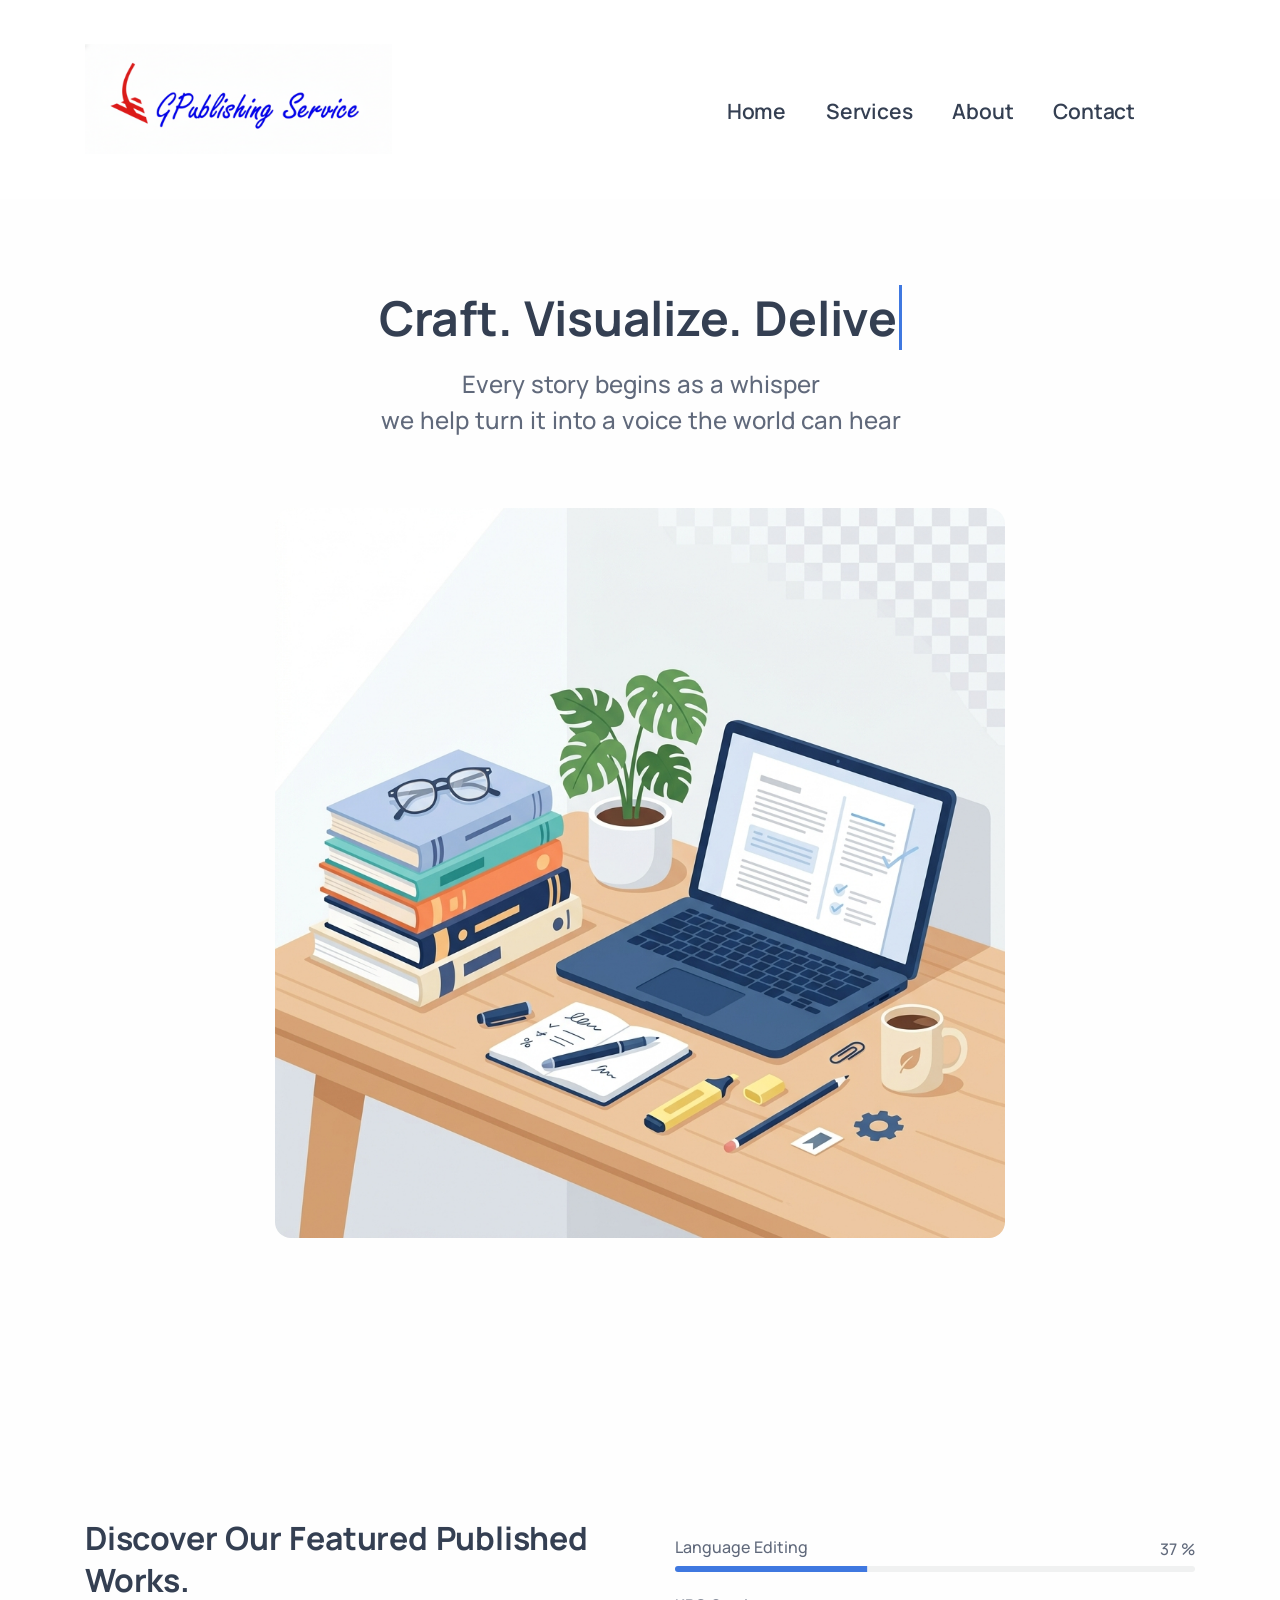
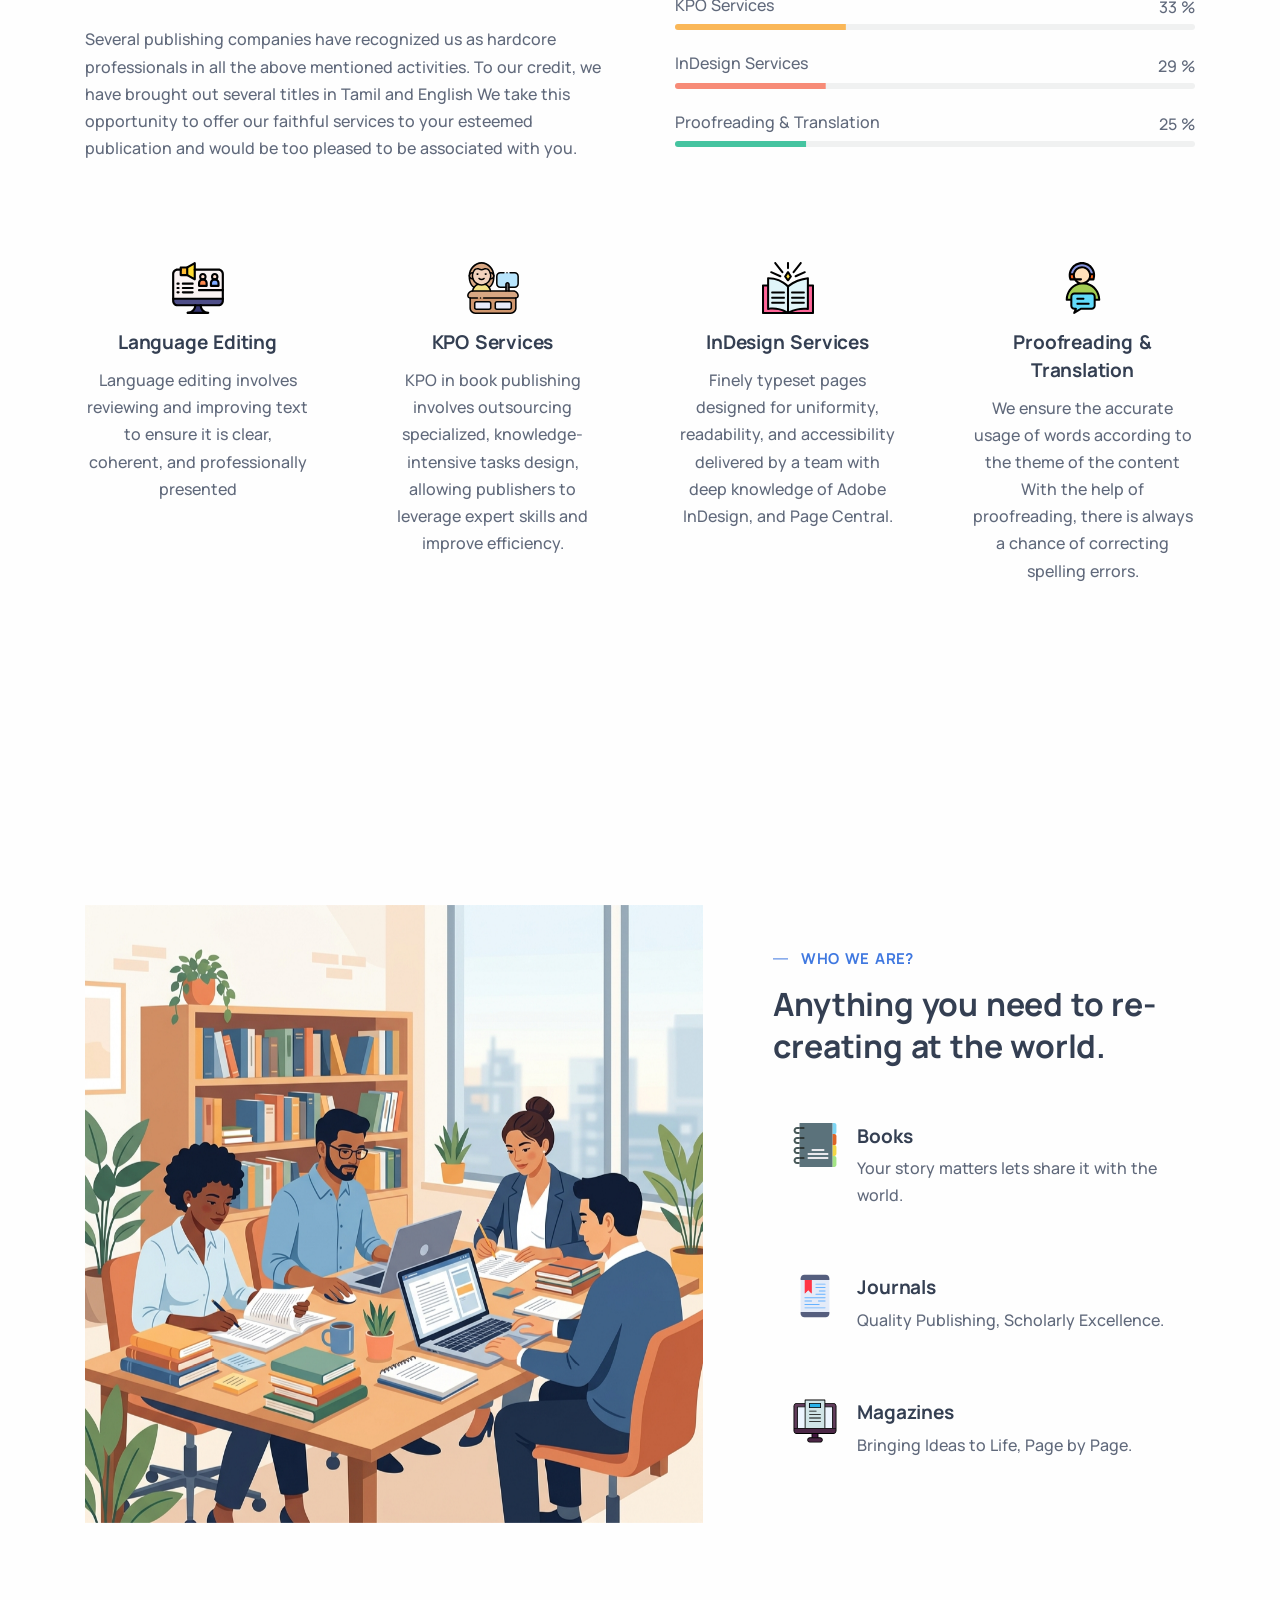
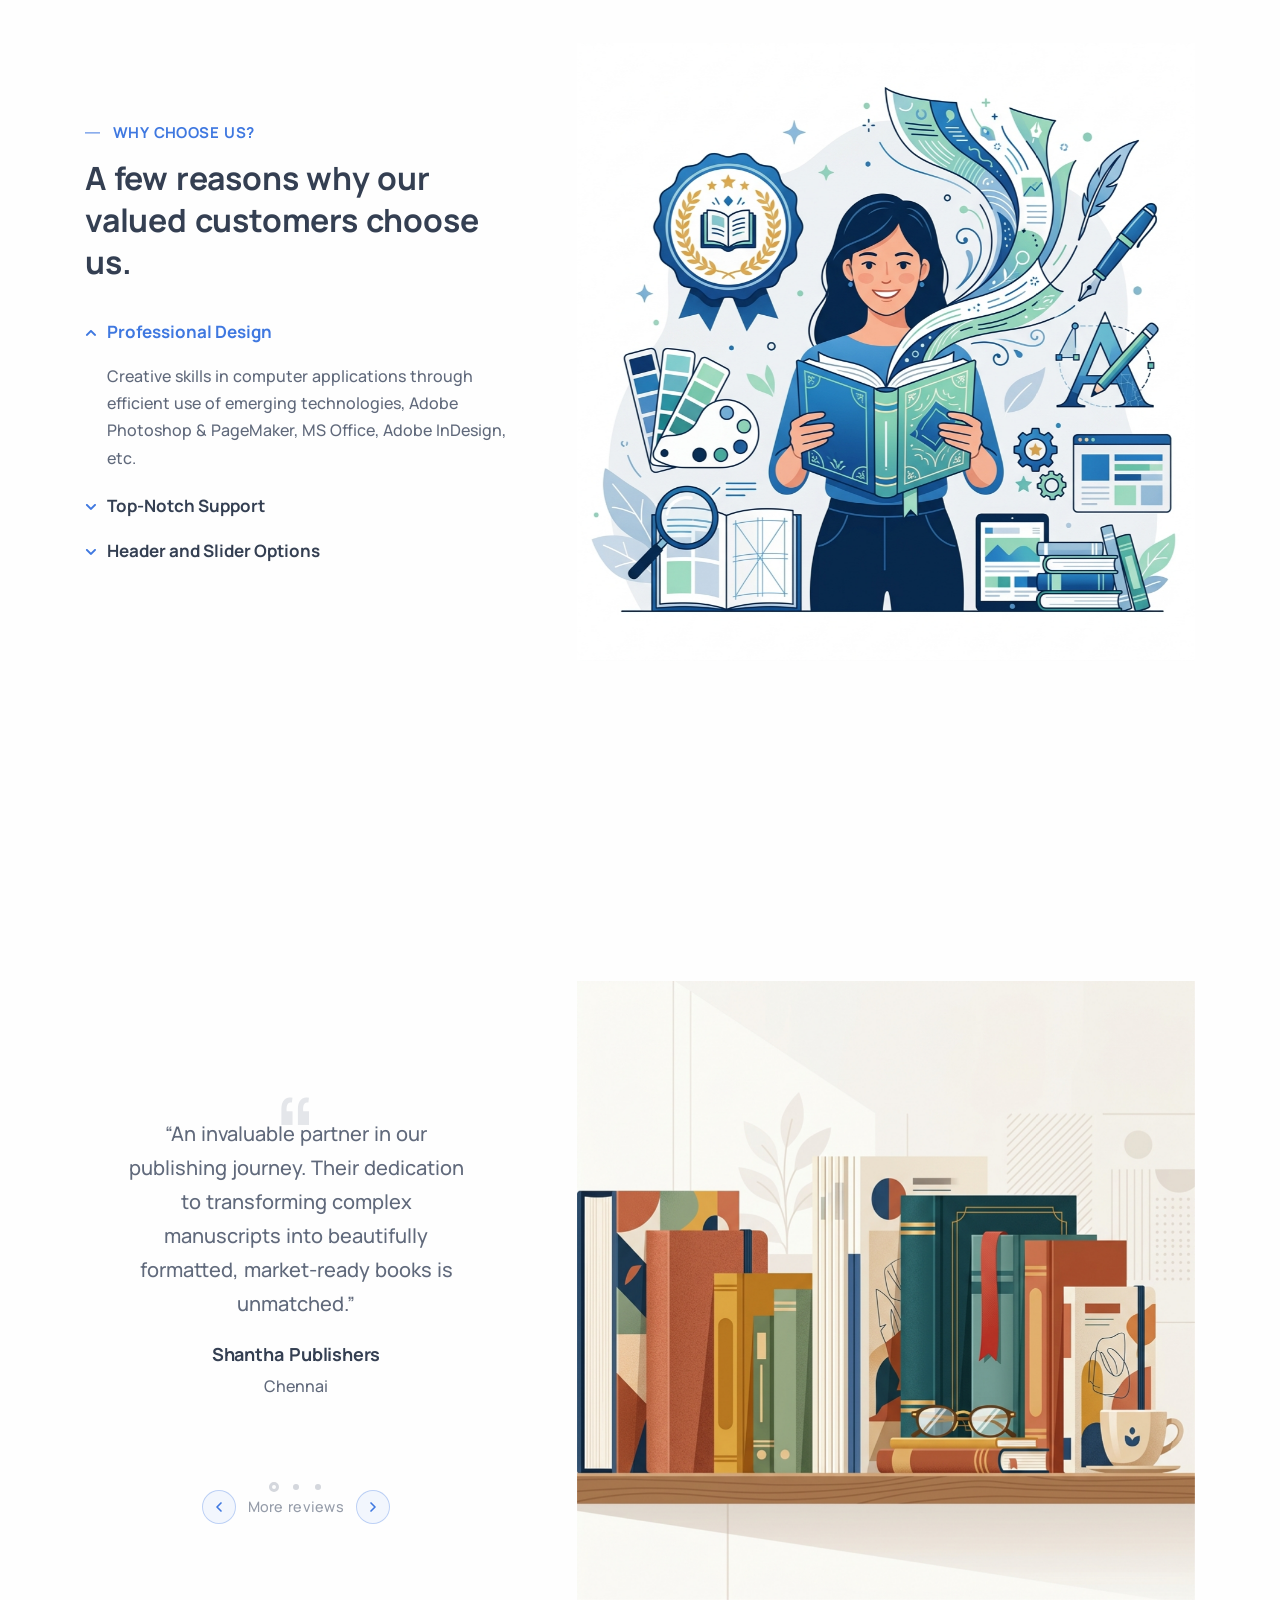
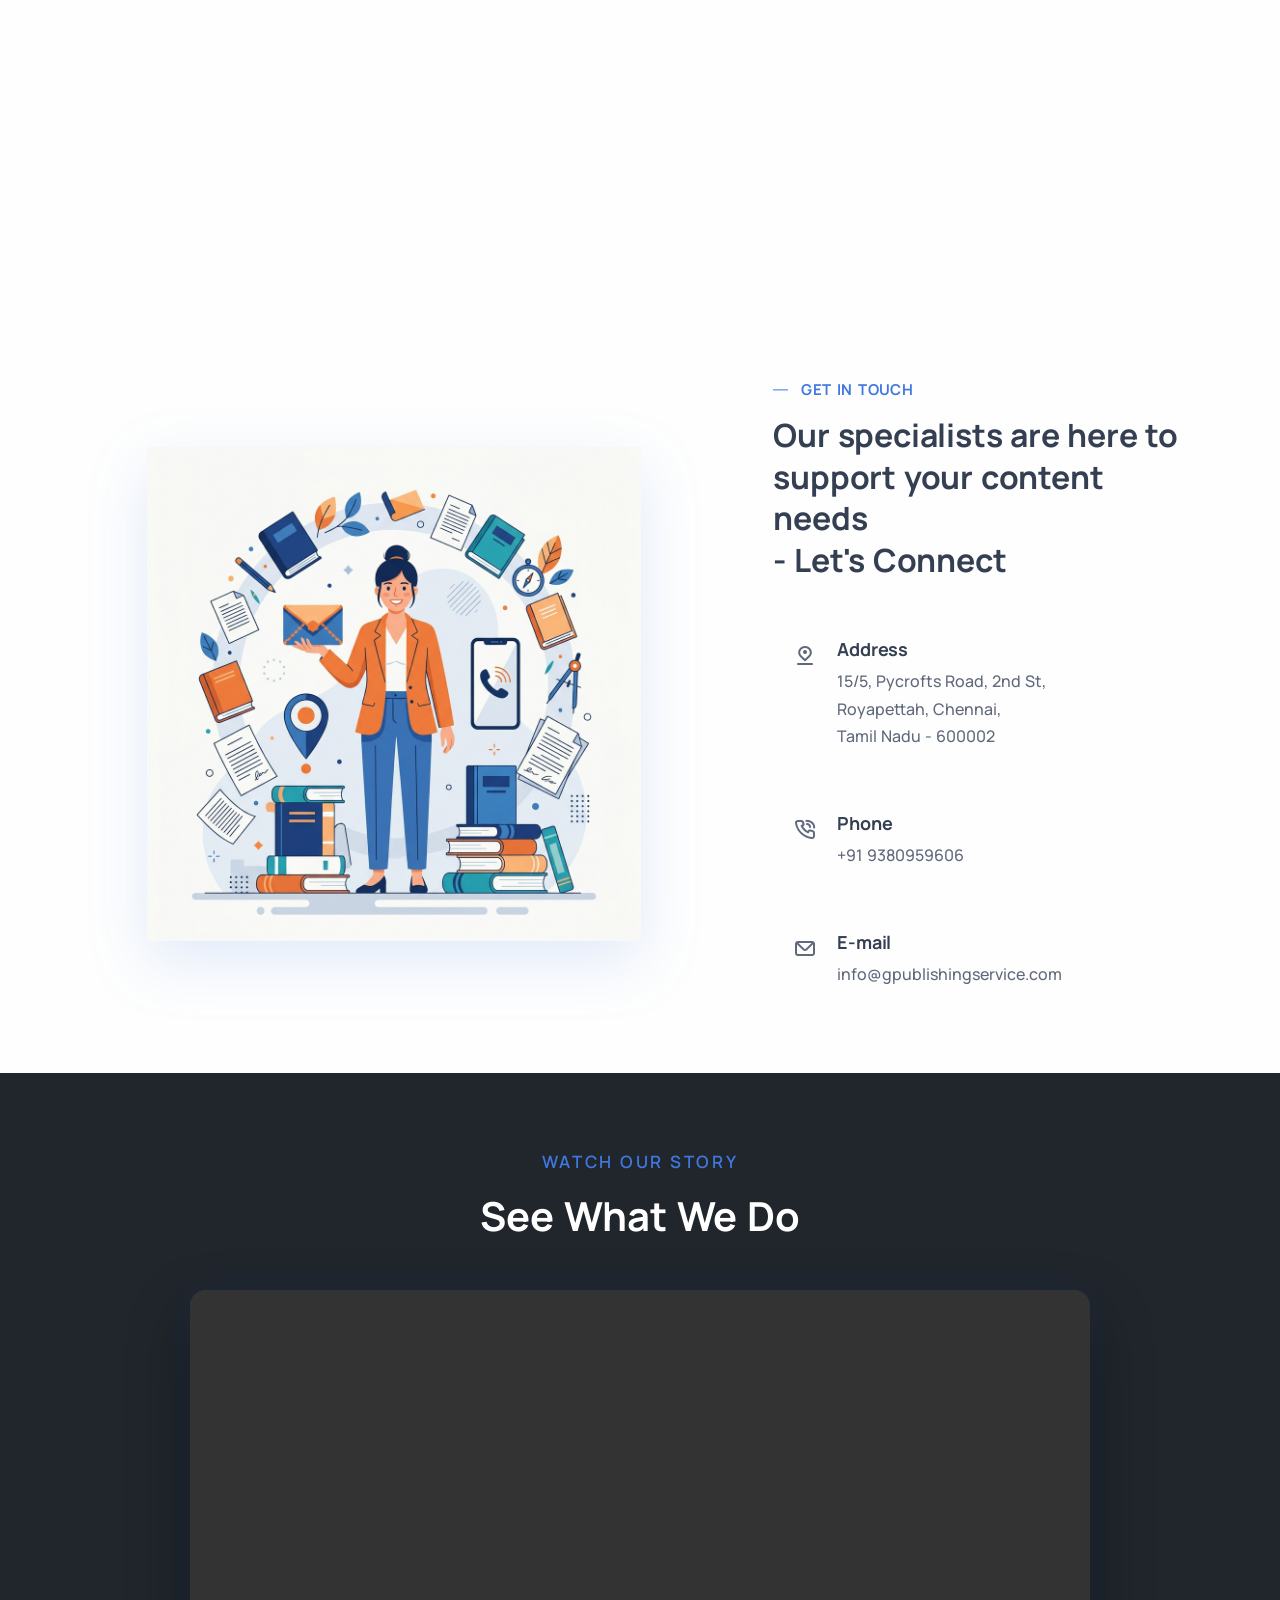
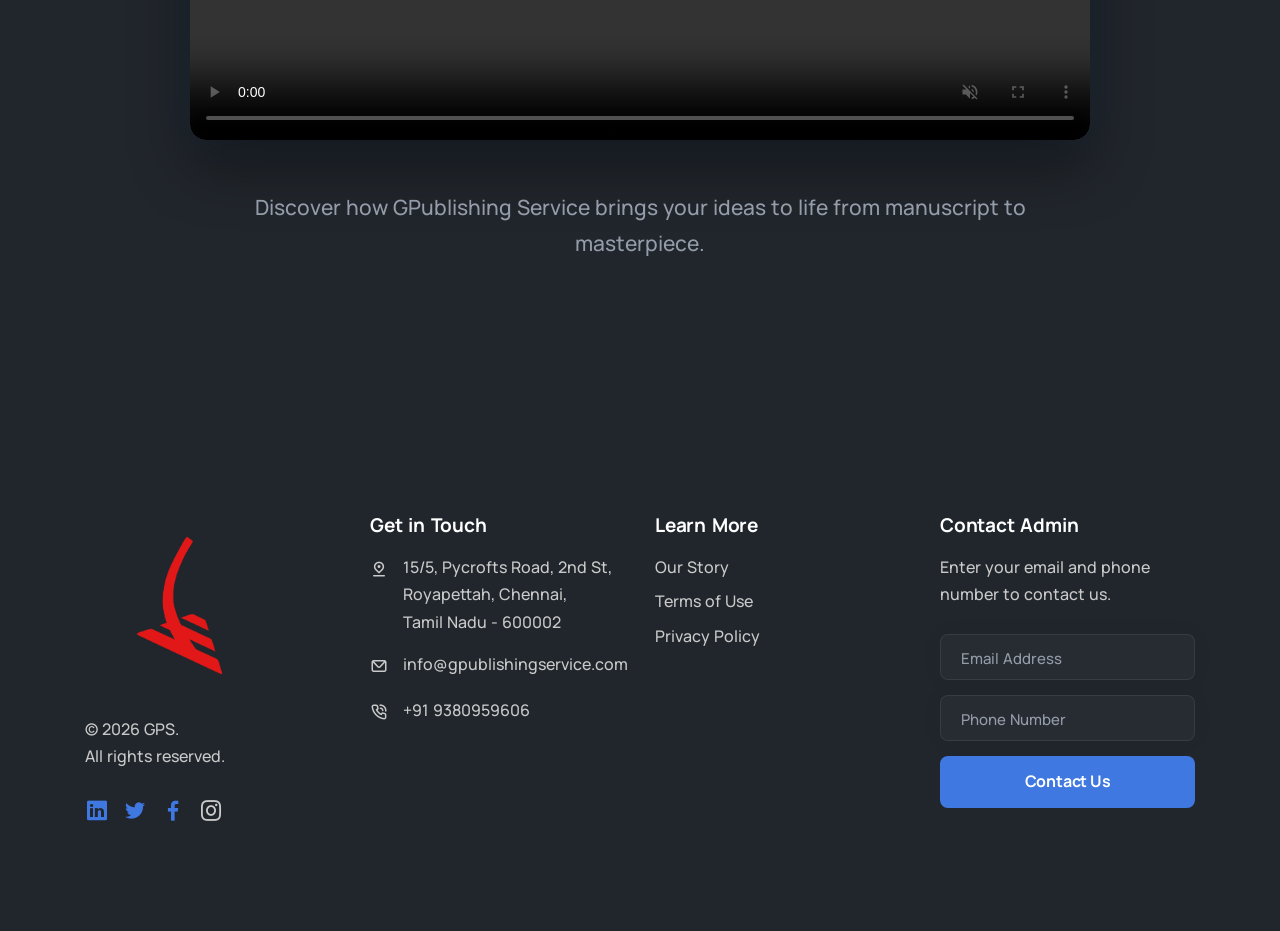
==== index.html @ 43256a89 "moved files to root for GitHub Pages" ====
<!DOCTYPE html>
<html lang="en">

<head>
  <meta charset="utf-8">
  <meta name="viewport" content="width=device-width, initial-scale=1.0">
  <meta name="description"
    content="An impressive and flawless site template that includes various UI elements and countless features, attractive ready-made blocks and rich pages, basically everything you need to create a unique and professional website.">
  <meta name="keywords"
    content="Tailwind CSS, business, corporate, creative, gulp, marketing, minimal, modern, multipurpose, one page, responsive, saas, sass, seo, startup, html5 template, site template">
  <meta name="author" content="elemis">
  <title>GPublishing Service</title>
  <link rel="shortcut icon" href="./GPS_LOGO.png">
  <link rel="stylesheet" type="text/css" href="assets/fonts/unicons/unicons.css">
  <link rel="stylesheet" href="assets/css/plugins.css">
  <link rel="stylesheet" href="./assets/css/style.css">

</head>

<body class="onepage">
  <div class="grow shrink-0">
    <header class="relative wrapper !bg-[#ffffff] ">
      <nav class="navbar navbar-expand-lg center-nav transparent navbar-light">
        <div class="container xl:!flex-row lg:!flex-row !flex-nowrap items-center">
          <div class="navbar-brand !w-auto">
            <!--<a href='https://sandbox-tailwind-template.netlify.app/'>-->
            <img src="./GPS_N&L.png" alt="GPublishing Service" style="height: 110px;" class="navbar-logo-img" />
            <!-- </a> -->
          </div>
          <div class="navbar-collapse offcanvas offcanvas-nav offcanvas-start">
            <div class="offcanvas-header xl:!hidden lg:!hidden flex items-center justify-between flex-row p-6">
              <h3 class="!text-white xl:!text-[1.5rem] !text-[calc(1.275rem_+_0.3vw)] !mb-0">GPublishing Service</h3>
              <button type="button"
                class="btn-close btn-close-white !mr-[-0.75rem] m-0 p-0 leading-none !text-[#343f52] transition-all duration-[0.2s] ease-in-out border-0 motion-reduce:transition-none before:text-[1.05rem] before:text-white before:content-['\ed3b'] before:w-[1.8rem] before:h-[1.8rem] before:leading-[1.8rem] before:shadow-none before:transition-[background] before:duration-[0.2s] before:ease-in-out before:!flex before:justify-center before:items-center before:m-0 before:p-0 before:rounded-[100%] hover:no-underline bg-inherit before:bg-[rgba(255,255,255,.08)] before:font-Unicons hover:before:bg-[rgba(0,0,0,.11)]  "
                data-bs-dismiss="offcanvas" aria-label="Close"></button>
            </div>
            <div class="offcanvas-body xl:!ml-auto lg:!ml-auto flex  flex-col !h-full">
              <ul class="navbar-nav">
                <li class="nav-item"><a class="nav-link scroll active" href="#home">Home</a></li>
                <li class="nav-item"><a class="nav-link scroll" href="#services">Services</a></li>
                <li class="nav-item"><a class="nav-link scroll" href="#process">About</a></li>
                <!-- <li class="nav-item"><a class="nav-link scroll" href="#about">Team</a></li>
                <li class="nav-item"><a class="nav-link scroll" href="#testimonials">Projects</a></li> -->
                <li class="nav-item"><a class="nav-link scroll" href="#contact">Contact</a></li>
              </ul>
              <!-- /.navbar-nav -->
              <div class="offcanvas-footer xl:!hidden lg:!hidden">
                <div>
                  <a href="mailto:first.last@email.com" class="link-inverse">info@gpublishingservice.com</a>
                  <br> +91 9380959606<br>
                  <nav class="nav social !mt-4">

                    <a class="m-[0_.7rem_0_0] text-[1rem] transition-all duration-[0.2s] ease-in-out translate-y-0 hover:translate-y-[-0.15rem]"
                      href="https://www.linkedin.com/company/gpublishingservice/?viewAsMember=true"><i
                        class="uil uil-linkedin before:content-['\ebd1'] text-[1.2rem] !text-[#0077B5]"></i></a>

                    <a class="m-[0_.7rem_0_0] text-[1rem] transition-all duration-[0.2s] ease-in-out translate-y-0 hover:translate-y-[-0.15rem]"
                      href="onepage.html#"><i
                        class="uil uil-twitter before:content-['\ed59'] text-[1.2rem] !text-[#1DA1F2]"></i></a>

                    <a class="m-[0_.7rem_0_0] text-[1rem] transition-all duration-[0.2s] ease-in-out translate-y-0 hover:translate-y-[-0.15rem]"
                      href="onepage.html#"><i
                        class="uil uil-facebook-f before:content-['\eae2'] text-[1.2rem] !text-[#1877F2]"></i></a>

                    <a class="!text-[#cacaca] text-[1rem] transition-all duration-[0.2s] ease-in-out translate-y-0 motion-reduce:transition-none hover:translate-y-[-0.15rem] m-[0_.7rem_0_0]"
                      href="onepage.html#">
                      <i class="uil uil-instagram before:content-['\eb9c'] !text-[#E4405F] text-[1.2rem]"></i></a>

                  </nav>
                  <!-- /.social -->
                </div>
              </div>
              <!-- /.offcanvas-footer -->
            </div>
            <!-- /.offcanvas-body -->
          </div>
          <!-- /.navbar-collapse -->
          <div class="navbar-other !w-auto !flex !ml-auto">
            <ul class="navbar-nav !flex-row !items-center !ml-auto">
              <li class="nav-item dropdown language-select uppercase group">
                <!--<a class="nav-link dropdown-item dropdown-toggle" href="onepage.html#" role="button" data-bs-toggle="dropdown" aria-haspopup="true" aria-expanded="false">En</a>
                 <ul class="dropdown-menu group-hover:shadow-[0_0.25rem_0.75rem_rgba(30,34,40,0.15)]">
                  <li class="nav-item"><a class="dropdown-item hover:!text-[#3f78e0] hover:bg-[inherit] " href="onepage.html#">En</a></li>
                  <li class="nav-item"><a class="dropdown-item hover:!text-[#3f78e0] hover:bg-[inherit] " href="onepage.html#">De</a></li>
                  <li class="nav-item"><a class="dropdown-item hover:!text-[#3f78e0] hover:bg-[inherit] " href="onepage.html#">Es</a></li>
                </ul> -->
              </li>
              <!-- <li class="nav-item hidden xl:block lg:block md:block">
                <a class='btn btn-sm btn-primary !text-white !bg-[#3f78e0] border-[#3f78e0] hover:text-white hover:bg-[#3f78e0] hover:!border-[#3f78e0]   active:text-white active:bg-[#3f78e0] active:border-[#3f78e0] disabled:text-white disabled:bg-[#3f78e0] disabled:border-[#3f78e0] !rounded-[50rem] hover:translate-y-[-0.15rem] hover:shadow-[0_0.25rem_0.75rem_rgba(30,34,40,0.15)]' href='https://sandbox-tailwind-template.netlify.app/contact'>Contact</a>
              </li> -->
              <li class="nav-item xl:!hidden lg:!hidden">
                <button class="hamburger offcanvas-nav-btn"><span></span></button>
              </li>
            </ul>
            <!-- /.navbar-nav -->
          </div>
          <!-- /.navbar-other -->
        </div>
        <!-- /.container -->
      </nav>
      <!-- /.navbar -->
    </header>
    <!-- /header -->
    <section id="home">
      <div class="wrapper !bg-[#f4f7fa] ">
        <div
          class="container pt-10 xl:pt-[4.5rem] lg:pt-[4.5rem] md:pt-[4.5rem] pb-[4.5rem] xl:pb-28 lg:pb-28 md:pb-28 !text-center">
          <div class="flex flex-wrap mx-[-15px] !text-center">
            <div class="xl:w-9/12 lg:w-9/12 xxl:w-7/12 w-full flex-[0_0_auto] !px-[15px] max-w-full !mx-auto"
              data-cues="zoomIn" data-group="welcome" data-interval="-200">
              <h2 class="!text-[calc(1.365rem_+_1.38vw)] font-bold !leading-[1.2] xl:!text-[2.4rem] !mb-4">
                <span class="typing-container-js" style="border-right: 3px solid #3f78e0; padding-right: 2px;"></span>
              </h2>
              <p class="lead !text-[1.2rem] leading-normal md:!px-5 lg:!px-5 xl:!px-20 xxl:!px-10">Every story begins as
                a whisper <br>we help turn it into a voice the world can hear</p>
            </div>
            <!-- /column -->
          </div>
          <!-- /.row -->
          <div class="flex flex-wrap mx-[-15px] !text-center !mt-10">
            <div
              class="md:w-10/12 xl:w-8/12 lg:w-8/12 w-full flex-[0_0_auto] !px-[15px] max-w-full xl:!ml-[16.66666667%] lg:!ml-[16.66666667%] md:!ml-[8.33333333%]">
              <div class="img-slideshow anim-float anim-glow" data-slideshow="true">
                <div class="slide-item active">
                  <img class="w-auto m-[0_auto]" src="assets/img/illustrations/i8.png" alt="Publishing workspace">
                </div>
                <div class="slide-item">
                  <img class="w-auto m-[0_auto]" src="assets/img/illustrations/hero_publishing.png"
                    alt="Publishing illustration">
                </div>
                <div class="slide-item">
                  <img class="w-auto m-[0_auto]" src="assets/img/illustrations/hero_books_stack.png" alt="Books stack">
                </div>
              </div>
            </div>
            <!-- /column -->
          </div>
          <!-- /.row -->
        </div>
        <!-- /.container -->
      </div>
      <!-- /.wrapper -->
    </section>
    <!-- /section -->
    <section id="services">
      <div class="wrapper !bg-[#f4f7fa] ">
        <div class="container py-[4.5rem] xl:!py-28 lg:!py-28 md:!py-28">
          <div class="flex flex-wrap mx-[-15px] xl:mx-[-35px] lg:mx-[-20px] !mt-[-30px] !mb-10 items-center">
            <div
              class="xl:w-6/12 lg:w-6/12 w-full flex-[0_0_auto] xl:!px-[35px] lg:!px-[20px] !px-[15px] !mt-[30px] max-w-full xl:!order-2 lg:!order-2 order-2">
              <ul class="progress-list m-0 p-0 list-none">
                <li class="!mb-4">
                  <p class="!mb-1">Language Editing </p>
                  <div class="progressbar line relative blue" data-value="95"></div>
                </li>
                <li class="!mb-4">
                  <p class="!mb-1">KPO Services</p>
                  <div class="progressbar line relative yellow" data-value="85"></div>
                </li>
                <li class="!mb-4">
                  <p class="!mb-1">InDesign Services</p>
                  <div class="progressbar line relative orange" data-value="75"></div>
                </li>
                <li class="!mb-4">
                  <p class="!mb-1">Proofreading & Translation</p>
                  <div class="progressbar line relative green" data-value="65"></div>
                </li>
              </ul>
              <!-- /.progress-list -->
            </div>
            <!--/column -->
            <div
              class="xl:w-6/12 lg:w-6/12 w-full flex-[0_0_auto] xl:!px-[35px] lg:!px-[20px] !px-[15px] !mt-[30px] max-w-full order-1">
              <h3
                class="!text-[calc(1.285rem_+_0.42vw)] font-bold xl:!text-[1.6rem] !leading-[1.3] !mb-5 anim-reveal slide-up">
                Discover Our
                Featured Published Works.</h3>
              <p class="anim-reveal slide-up">Several publishing companies have recognized us as hardcore professionals
                in all the above mentioned
                activities. To our credit, we have brought out several titles in Tamil and English We take this
                opportunity to offer our faithful services to your esteemed publication and would be too pleased to be
                associated with you. </p>
            </div>
            <!--/column -->
          </div>
          <!--/.row -->
          <div
            class="flex flex-wrap mx-[-15px] xl:mx-[-35px] lg:mx-[-20px] !mt-[-30px] xl:!mt-0 lg:!mt-0 md:!mt-0 !text-center anim-stagger">
            <div
              class="md:w-6/12 lg:w-3/12 xl:w-3/12 w-full flex-[0_0_auto] !px-[15px] xl:!px-[35px] lg:!px-[20px] max-w-full max-md:!mt-[30px] hover-lift service-card"
              data-cue="fadeIn" data-delay="100">
              <img src="./assets/img/svg/Language Editing.svg" alt="icon"
                class="!w-[2.6rem] !h-[2.6rem] text-[#3f78e0] text-blue !mb-3  m-[0_auto]">
              <h4>Language Editing</h4>
              <p class="!mb-2">Language editing involves reviewing and improving text to ensure it is clear, coherent,
                and professionally presented</p>
            </div>
            <!--/column -->
            <div
              class="md:w-6/12 lg:w-3/12 xl:w-3/12 w-full flex-[0_0_auto] !px-[15px] xl:!px-[35px] lg:!px-[20px] max-w-full max-md:!mt-[30px] hover-lift service-card"
              data-cue="fadeIn" data-delay="300">
              <img src="./assets/img/svg/KPO Service.svg" alt="icon"
                class="!w-[2.6rem] !h-[2.6rem] text-[#45c4a0] text-green !mb-3 m-[0_auto]">
              <h4>KPO Services</h4>
              <p class="!mb-2">KPO in book publishing involves outsourcing specialized, knowledge-intensive tasks
                design, allowing publishers to leverage expert skills and improve efficiency.</p>
            </div>
            <!--/column -->
            <div
              class="md:w-6/12 lg:w-3/12 xl:w-3/12 w-full flex-[0_0_auto] !px-[15px] xl:!px-[35px] lg:!px-[20px] max-w-full max-md:!mt-[30px] hover-lift service-card"
              data-cue="fadeIn" data-delay="500">
              <img src="./assets/img/svg/Pagination.svg" alt="icon"
                class="!w-[2.6rem] !h-[2.6rem] text-[#f08a5d] text-orange !mb-3 m-[0_auto]">
              <h4>InDesign Services</h4>
              <p class="!mb-2">Finely typeset pages designed for uniformity, readability, and accessibility delivered by
                a team with deep knowledge of Adobe InDesign, and Page Central.</p>
            </div>
            <!--/column -->
            <div
              class="md:w-6/12 lg:w-3/12 xl:w-3/12 w-full flex-[0_0_auto] !px-[15px] xl:!px-[35px] lg:!px-[20px] max-w-full max-md:!mt-[30px] hover-lift service-card"
              data-cue="fadeIn" data-delay="700">
              <img src="./assets/img/svg/P&T Service.svg" alt="icon"
                class="!w-[2.6rem] !h-[2.6rem] text-[#f78b77] text-orange !mb-3 m-[0_auto]">
              <h4>Proofreading & Translation</h4>
              <p class="!mb-2">We ensure the accurate usage of words according to the theme of the content With the help
                of
                proofreading, there is always a chance of correcting spelling errors.</p>
            </div>
            <!--/column -->
          </div>
          <!--/.row -->
        </div>
        <!-- /.container -->
      </div>
      <!-- /.wrapper -->
    </section>
    <!-- /section -->
    <section id="process">
      <div class="wrapper !bg-[#f4f7fa] ">
        <div class="container py-[4.5rem] xl:!py-28 lg:!py-28 md:!py-28">
          <div
            class="flex flex-wrap mx-[-15px] xl:mx-[-35px] lg:mx-[-20px] !mt-[-50px] !mb-[4.5rem] xl:!mb-24 lg:!mb-24 md:!mb-24 items-center">
            <div
              class="xl:w-7/12 lg:w-7/12 w-full flex-[0_0_auto] xl:!px-[35px] lg:!px-[20px] !px-[15px] !mt-[50px] max-w-full">
              <div class="img-slideshow perspective-container anim-reveal slide-left" data-slideshow="true">
                <div class="slide-item active">
                  <img class="w-auto" src="assets/img/illustrations/i3.png" alt="About us">
                </div>
              </div>
            </div>
            <!--/column -->
            <div
              class="xl:w-5/12 lg:w-5/12 w-full flex-[0_0_auto] xl:!px-[35px] lg:!px-[20px] !px-[15px] !mt-[50px] max-w-full">
              <h2
                class="!text-[.75rem] uppercase text-line relative align-top !pl-[1.4rem] inline-flex !tracking-[0.02rem] !leading-[1.35] before:content-[''] before:absolute before:inline-block before:translate-y-[-60%] before:w-3 before:h-[0.05rem] before:left-0 before:top-2/4 before:bg-[#3f78e0] !text-[#3f78e0] !mb-3">
                who we are?</h2>
              <h3
                class="!text-[calc(1.285rem_+_0.42vw)] font-bold xl:!text-[1.6rem] !leading-[1.3] !mb-7 xxl:!pr-5 anim-reveal slide-right">
                Anything you need to re-creating at the world.</h3>
              <div class="flex flex-row !mb-4 interactive-row anim-reveal slide-right">
                <div>
                  <img src="./assets/img/svg/Book.svg" alt="icon" class="!w-[2.2rem] !h-[2.2rem]  text-[#3f78e0] !mr-4">
                </div>
                <div>
                  <h4 class="!mb-1">Books</h4>
                  <p class="!mb-1">Your story matters lets share it with the world.</p>
                </div>
              </div>
              <div class="flex flex-row !mb-4 interactive-row anim-reveal slide-right">
                <div>
                  <img src="./assets/img/svg/Journal.svg" alt="icon"
                    class="!w-[2.2rem] !h-[2.2rem]  text-[#3f78e0] !mr-4">
                </div>
                <div>
                  <h4 class="!mb-1">Journals</h4>
                  <p class="!mb-1">Quality Publishing, Scholarly Excellence.</p>
                </div>
              </div>
              <div class="flex flex-row interactive-row anim-reveal slide-right">
                <div>
                  <img src="./assets/img/svg/Magazines.svg" alt="icon"
                    class="!w-[2.2rem] !h-[2.2rem]  text-[#fab758] text-yellow !mr-4">
                </div>
                <div>
                  <h4 class="!mb-1">Magazines</h4>
                  <p class="!mb-0">Bringing Ideas to Life, Page by Page.</p>
                </div>
              </div>
            </div>
            <!--/column -->
          </div>
          <!--/.row -->
          <div class="flex flex-wrap mx-[-15px] xl:mx-[-35px] lg:mx-[-20px] !mt-[-50px] items-center">
            <div
              class="xl:w-7/12 lg:w-7/12 w-full flex-[0_0_auto] xl:!px-[35px] lg:!px-[20px] !px-[15px] !mt-[50px] max-w-full xl:!order-2 lg:!order-2">
              <div class="img-slideshow anim-3d-tilt" data-slideshow="true">
                <div class="slide-item active">
                  <img class="w-auto" src="assets/img/illustrations/i2.png" alt="Why choose us">
                </div>
                <div class="slide-item">
                  <img class="w-auto" src="assets/img/illustrations/why_choose_us.png" alt="Team collaboration">
                </div>
                <div class="slide-item">
                  <img class="w-auto" src="assets/img/illustrations/quality_assurance.png" alt="Quality assurance">
                </div>
              </div>
            </div>
            <!--/column -->
            <div
              class="xl:w-5/12 lg:w-5/12 w-full flex-[0_0_auto] xl:!px-[35px] lg:!px-[20px] !px-[15px] !mt-[50px] max-w-full">
              <h2
                class="!text-[.75rem] uppercase text-line relative align-top !pl-[1.4rem] inline-flex !tracking-[0.02rem] !leading-[1.35] before:content-[''] before:absolute before:inline-block before:translate-y-[-60%] before:w-3 before:h-[0.05rem] before:left-0 before:top-2/4 before:bg-[#3f78e0] !text-[#3f78e0] !mb-3">
                Why Choose Us?</h2>
              <h3
                class="!text-[calc(1.285rem_+_0.42vw)] font-bold xl:!text-[1.6rem] !leading-[1.3] !mb-7 anim-reveal slide-up">
                A few reasons
                why our valued customers choose us.</h3>
              <div class="accordion accordion-wrapper" id="accordionExample">
                <div class="card plain accordion-item">
                  <div class="card-header !mb-0 !p-[0_0_.8rem_0] !border-0 !bg-inherit" id="headingOne">
                    <button class="accordion-button hover:!text-[#3f78e0]" data-bs-toggle="collapse"
                      data-bs-target="#collapseOne" aria-expanded="true" aria-controls="collapseOne"> Professional
                      Design </button>
                  </div>
                  <!--/.card-header -->
                  <div id="collapseOne" class="accordion-collapse collapse show" aria-labelledby="headingOne"
                    data-bs-parent="#accordionExample">
                    <div class="card-body flex-[1_1_auto]  pb-4">
                      <p>Creative skills in computer applications through efficient use of emerging technologies, Adobe
                        Photoshop & PageMaker, MS Office, Adobe InDesign, etc.</p>
                    </div>
                    <!--/.card-body -->
                  </div>
                  <!--/.accordion-collapse -->
                </div>
                <!--/.accordion-item -->
                <div class="card plain accordion-item">
                  <div class="card-header !mb-0 !p-[0_0_.8rem_0] !border-0 !bg-inherit" id="headingTwo">
                    <button class="collapsed hover:!text-[#3f78e0]" data-bs-toggle="collapse"
                      data-bs-target="#collapseTwo" aria-expanded="false" aria-controls="collapseTwo"> Top-Notch Support
                    </button>
                  </div>
                  <!--/.card-header -->
                  <div id="collapseTwo" class="accordion-collapse collapse" aria-labelledby="headingTwo"
                    data-bs-parent="#accordionExample">
                    <div class="card-body flex-[1_1_auto]  pb-4">
                      <p>By integrating these concepts, publishers and self-publishers can produce books that are
                        visually attractive. tailored to their audience, readable and commercially competitive</p>
                    </div>
                    <!--/.card-body -->
                  </div>
                  <!--/.accordion-collapse -->
                </div>
                <!--/.accordion-item -->
                <div class="card plain accordion-item">
                  <div class="card-header !mb-0 !p-[0_0_.8rem_0] !border-0 !bg-inherit" id="headingThree">
                    <button class="collapsed hover:!text-[#3f78e0]" data-bs-toggle="collapse"
                      data-bs-target="#collapseThree" aria-expanded="false" aria-controls="collapseThree"> Header and
                      Slider Options </button>
                  </div>
                  <!--/.card-header -->
                  <div id="collapseThree" class="accordion-collapse collapse" aria-labelledby="headingThree"
                    data-bs-parent="#accordionExample">
                    <div class="card-body flex-[1_1_auto]  pb-4">
                      <p>We are work with customizable service, professional layouts for the top section of a
                        publication or website, including dynamic sliders to showcase content attractively.</p>
                    </div>
                    <!--/.card-body -->
                  </div>
                  <!--/.accordion-collapse -->
                </div>
                <!--/.accordion-item -->
              </div>
              <!--/.accordion -->
            </div>
            <!--/column -->
          </div>
          <!--/.row -->
        </div>
        <!-- /.container -->
      </div>
      <!-- /.wrapper -->
    </section>
    <!-- /section -->
    <section id="testimonials">
      <div class="wrapper !bg-[#f4f7fa] ">
        <div class="container py-[4.5rem] xl:!py-28 lg:!py-28 md:!py-28">
          <div class="flex flex-wrap mx-[-15px] xl:mx-[-35px] lg:mx-[-20px] !mt-[-30px] !mb-20 items-center">
            <div
              class="xl:w-7/12 lg:w-7/12 w-full flex-[0_0_auto] xl:!px-[35px] lg:!px-[20px] !px-[15px] !mt-[70px] max-w-full xl:!order-2 lg:!order-2">
              <div class="img-slideshow perspective-container anim-reveal zoom-3d" data-slideshow="true">
                <div class="slide-item active">
                  <img class="w-auto" src="assets/img/illustrations/i4.png" alt="Testimonials">
                </div>
                <div class="slide-item">
                  <img class="w-auto" src="assets/img/illustrations/testimonials_reviews.png" alt="Client reviews">
                </div>
                <div class="slide-item">
                  <img class="w-auto" src="assets/img/illustrations/happy_readers.png" alt="Happy readers">
                </div>
              </div>
            </div>
            <!--/column -->
            <div
              class="xl:w-5/12 lg:w-5/12 w-full flex-[0_0_auto] xl:!px-[35px] lg:!px-[20px] !px-[15px] !mt-[70px] max-w-full xl:!mt-[4.5rem] lg:!mt-[4.5rem]">
              <div class="swiper-container dots-closer !mb-6" id="review-swiper" data-margin="30" data-dots="true">
                <div class="swiper">
                  <div class="swiper-wrapper">
                    <div class="swiper-slide">
                      <blockquote
                        class="icon icon-top text-[1rem] !text-center relative pt-[3.75rem] p-0 border-0 !leading-[1.7] font-medium m-[0_0_1rem] before:translate-x-[-52%] before:left-2/4 before:content-['\201c'] before:!text-[#aab0bc] before:opacity-30 before:text-[6.5rem] before:font-normal before:absolute before:leading-none before:z-[1] before:top-0">
                        <p>“An invaluable partner in our publishing journey. Their dedication to transforming complex
                          manuscripts into beautifully formatted, market-ready books is unmatched.”</p>
                        <div class="flex items-center justify-center !text-center">
                          <div class="info !pl-0">
                            <h5 class="!mb-1 text-[.95rem] !leading-[1.5]">Shantha Publishers</h5>
                            <p class="!mb-0 text-[0.8rem]">Chennai</p>
                          </div>
                        </div>
                      </blockquote>
                    </div>
                    <!--/.swiper-slide -->
                    <div class="swiper-slide">
                      <blockquote
                        class="icon icon-top text-[1rem] !text-center relative pt-[3.75rem] p-0 border-0 !leading-[1.7] font-medium m-[0_0_1rem] before:translate-x-[-52%] before:left-2/4 before:content-['\201c'] before:!text-[#aab0bc] before:opacity-30 before:text-[6.5rem] before:font-normal before:absolute before:leading-none before:z-[1] before:top-0">
                        <p>“Working with this team has been a fantastic experience. They take care of all the complex
                          formatting and editing, making it easy for us to publish high-quality books.”</p>
                        <div class="flex items-center justify-center !text-center">
                          <div class="info !pl-0">
                            <h5 class="!mb-1 text-[.95rem] !leading-[1.5]">Sakthi Scanners Pvt Ltd</h5>
                            <p class="!mb-0 text-[0.8rem]">Chennai</p>
                          </div>
                        </div>
                      </blockquote>
                    </div>
                    <!--/.swiper-slide -->
                    <div class="swiper-slide">
                      <blockquote
                        class="icon icon-top text-[1rem] !text-center relative pt-[3.75rem] p-0 border-0 !leading-[1.7] font-medium m-[0_0_1rem] before:translate-x-[-52%] before:left-2/4 before:content-['\201c'] before:!text-[#aab0bc] before:opacity-30 before:text-[6.5rem] before:font-normal before:absolute before:leading-none before:z-[1] before:top-0">
                        <p>“Excellent pre-press and formatting services. They deliver flawless, print-ready books on
                          time and handle every detail with great professionalism.”</p>
                        <div class="flex items-center justify-center !text-center">
                          <div class="info !pl-0">
                            <h5 class="!mb-1 text-[.95rem] !leading-[1.5]">Ganesh</h5>
                            <p class="!mb-0 text-[0.8rem]">Coach</p>
                          </div>
                        </div>
                      </blockquote>
                    </div>
                    <!--/.swiper-slide -->
                  </div>
                  <!--/.swiper-wrapper -->
                </div>
                <!-- /.swiper -->
              </div>
              <!-- /.swiper-container -->
              <div class="review-nav-wrapper">
                <button class="review-nav-btn" id="review-prev-btn" aria-label="Previous review"
                  onclick="document.querySelector('#review-swiper .swiper').swiper.slidePrev()">
                  <svg xmlns="http://www.w3.org/2000/svg" width="16" height="16" viewBox="0 0 24 24" fill="none"
                    stroke="currentColor" stroke-width="2.5" stroke-linecap="round" stroke-linejoin="round">
                    <path d="m15 18-6-6 6-6" />
                  </svg>
                </button>
                <span class="review-nav-hint">More reviews</span>
                <button class="review-nav-btn" id="review-next-btn" aria-label="Next review"
                  onclick="document.querySelector('#review-swiper .swiper').swiper.slideNext()">
                  <svg xmlns="http://www.w3.org/2000/svg" width="16" height="16" viewBox="0 0 24 24" fill="none"
                    stroke="currentColor" stroke-width="2.5" stroke-linecap="round" stroke-linejoin="round">
                    <path d="m9 18 6-6-6-6" />
                  </svg>
                </button>
              </div>
            </div>
            <!--/column -->
          </div>
          <!--/.row -->
        </div>
        <!-- /.container -->
      </div>
      <!-- /.wrapper -->
    </section>
    <!-- /section -->
    <section id="contact">
      <div class="wrapper !bg-[#f4f7fa] ">
        <div class="container py-[4.5rem] xl:!py-28 lg:!py-28 md:!py-28">
          <div class="flex flex-wrap mx-[-15px] xl:mx-[-35px] lg:mx-[-20px] !mt-[-50px] items-center">
            <div
              class="xl:w-7/12 lg:w-7/12 w-full flex-[0_0_auto] xl:!px-[35px] lg:!px-[20px] !px-[15px] !mt-[50px] max-w-full">
              <figure class="m-0 p-0"><img class="w-auto illustration-contact" src="assets/img/illustrations/i5.png"
                  srcset="assets/img/illustrations/i5@2x.png 2x" alt="image"></figure>
            </div>
            <!--/column -->
            <div
              class="xl:w-5/12 lg:w-5/12 w-full flex-[0_0_auto] xl:!px-[35px] lg:!px-[20px] !px-[15px] !mt-[50px] max-w-full">
              <h2
                class="!text-[.75rem] uppercase text-line relative align-top !pl-[1.4rem] inline-flex !tracking-[0.02rem] !leading-[1.35] before:content-[''] before:absolute before:inline-block before:translate-y-[-60%] before:w-3 before:h-[0.05rem] before:left-0 before:top-2/4 before:bg-[#3f78e0] !text-[#3f78e0] !mb-3">
                Get In Touch</h2>
              <h3 class="!text-[calc(1.285rem_+_0.42vw)] font-bold xl:!text-[1.6rem] !leading-[1.3] !mb-7">Our
                specialists are here to support your content needs <br>- Let's Connect</h3>
              <div class="flex flex-row mb-4 interactive-row">
                <div class="!mr-4">
                  <div class="contact-icon-box bg-soft-blue">
                    <i class="uil uil-location-pin-alt before:content-['\ebd8'] text-[1.2rem]"></i>
                  </div>
                </div>
                <div>
                  <h5 class="!mb-1">Address</h5>
                  <address class="not-italic !leading-[1.8] !mb-0">
                    15/5, Pycrofts Road, 2nd St,<br>
                    Royapettah, Chennai,<br>
                    Tamil Nadu - 600002
                  </address>
                </div>
              </div>
              <div class="flex flex-row mb-4 interactive-row">
                <div class="!mr-4">
                  <div class="contact-icon-box bg-soft-green">
                    <i class="uil uil-phone-volume before:content-['\ec50'] text-[1.2rem]"></i>
                  </div>
                </div>
                <div>
                  <h5 class="!mb-1">Phone</h5>
                  <p class="!mb-0">+91 9380959606</p>
                </div>
              </div>
              <div class="flex flex-row interactive-row">
                <div class="!mr-4">
                  <div class="contact-icon-box bg-soft-orange">
                    <i class="uil uil-envelope before:content-['\eac8'] text-[1.2rem]"></i>
                  </div>
                </div>
                <div>
                  <h5 class="!mb-1">E-mail</h5>
                  <p class="!mb-0"><a href="mailto:sandbox@email.com"
                      class="!text-[#60697b]">info@gpublishingservice.com</a></p>
                </div>
              </div>
            </div>
            <!--/column -->
          </div>
          <!--/.row -->
        </div>
        <!-- /.container -->
      </div>
      <!-- /.wrapper -->
    </section>
    <!-- /section -->
  </div>
  <!-- /.content-wrapper -->

  <!-- Video Showcase Section -->
  <section id="video-showcase" style="background: #21262c; padding: 5rem 0;">
    <div class="container">
      <div style="text-align: center; margin-bottom: 2.5rem;" class="anim-reveal slide-up">
        <span
          style="display: inline-block; font-size: 0.85rem; font-weight: 600; letter-spacing: 0.15em; text-transform: uppercase; color: #3f78e0; margin-bottom: 0.75rem;">Watch
          Our Story</span>
        <h2 style="font-size: 2rem; font-weight: 700; color: #ffffff; margin-bottom: 0.75rem;">See What We Do</h2>

      </div>
      <div
        style="max-width: 900px; margin: 0 auto; border-radius: 16px; overflow: hidden; box-shadow: 0 25px 60px rgba(0, 0, 0, 0.4), 0 0 40px rgba(63, 120, 224, 0.1); position: relative;"
        class="anim-reveal zoom-3d">
        <!-- Decorative glow behind the video -->
        <div
          style="position: absolute; inset: -2px; border-radius: 18px; background: linear-gradient(135deg, rgba(63, 120, 224, 0.3), rgba(90, 156, 245, 0.1), rgba(63, 120, 224, 0.3)); z-index: 0;">
        </div>
        <video id="showcase-video"
          style="width: 100%; display: block; border-radius: 16px; position: relative; z-index: 1;" autoplay controls
          muted loop playsinline preload="metadata" poster="">
          <source src="./assets/video/Finial_clip.mp4" type="video/mp4">
          Your browser does not support the video tag.
        </video>
      </div>
      <div class="flex flex-wrap mx-[-15px] !mt-[-30px] xl:!mt-0 lg:!mt-0">
        <div style="max-width: 900px; margin: 50px auto;" class="anim-reveal zoom-3d">
          <p style="color: #959ca9; font-size: 1.05rem; max-width: 900px; margin: 0 auto; text-align: center;">Discover
            how GPublishing Service brings your ideas to life from manuscript to masterpiece.</p>
        </div>
      </div>
  </section>
  <!-- /Video Showcase Section -->

  <footer class="!bg-[#21262c] shrink-0">
    <div class="container py-16 xl:!py-20 lg:!py-20 md:!py-20">
      <div class="flex flex-wrap mx-[-15px] !mt-[-30px] xl:!mt-0 lg:!mt-0">
        <div
          class="md:w-4/12 xl:w-3/12 lg:w-3/12 w-full flex-[0_0_auto] !px-[15px] max-w-full xl:!mt-0 lg:!mt-0 !mt-[30px]">
          <div class="widget !text-[#cacaca]">
            <img class="!mb-4" src="./GPS_LOGO.png" alt="GPS" style="width: 200px;">
            <p class="!mb-4">© 2026 GPS. <br class="hidden xl:block lg:block !text-[#cacaca]">All rights reserved.</p>
            <nav class="nav social">

              <a class="m-[0_.7rem_0_0] text-[1rem] transition-all duration-[0.2s] ease-in-out translate-y-0 hover:translate-y-[-0.15rem]"
                href="https://www.linkedin.com/company/gpublishingservice/?viewAsMember=true"><i
                  class="uil uil-linkedin before:content-['\ebd1'] text-[1.2rem] !text-[#0077B5]"></i></a>

              <a class="m-[0_.7rem_0_0] text-[1rem] transition-all duration-[0.2s] ease-in-out translate-y-0 hover:translate-y-[-0.15rem]"
                href="onepage.html#"><i
                  class="uil uil-twitter before:content-['\ed59'] text-[1.2rem] !text-[#1DA1F2]"></i></a>

              <a class="m-[0_.7rem_0_0] text-[1rem] transition-all duration-[0.2s] ease-in-out translate-y-0 hover:translate-y-[-0.15rem]"
                href="onepage.html#"><i
                  class="uil uil-facebook-f before:content-['\eae2'] text-[1.2rem] !text-[#1877F2]"></i></a>
              <a class="!text-[#cacaca] text-[1rem] transition-all duration-[0.2s] ease-in-out translate-y-0 motion-reduce:transition-none hover:translate-y-[-0.15rem] m-[0_.7rem_0_0]"
                href="onepage.html#">
                <i class="uil uil-instagram before:content-['\eb9c'] !text-[#E4405F] text-[1.2rem]"></i></a>

            </nav>
            <!-- /.social -->
          </div>
          <!-- /.widget -->
        </div>
        <!-- /column -->
        <div
          class="md:w-4/12 xl:w-3/12 lg:w-3/12 w-full flex-[0_0_auto] !px-[15px] max-w-full xl:!mt-0 lg:!mt-0 !mt-[30px]">
          <div class="widget !text-[#cacaca]">
            <h4 class="widget-title !text-white !mb-3">Get in Touch</h4>
            <div class="flex flex-row mb-3">
              <div class="contact-icon-box bg-soft-blue !w-[30px] !h-[30px] !mr-3">
                <i class="uil uil-location-pin-alt before:content-['\ebd8'] text-[0.9rem]"></i>
              </div>
              <address class="not-italic !leading-[1.8] block !mb-0">
                15/5, Pycrofts Road, 2nd St,<br>
                Royapettah, Chennai,<br>
                Tamil Nadu - 600002
              </address>
            </div>
            <div class="flex flex-row mb-3">
              <div class="contact-icon-box bg-soft-orange !w-[30px] !h-[30px] !mr-3">
                <i class="uil uil-envelope before:content-['\eac8'] text-[0.9rem]"></i>
              </div>
              <a class="!text-[#cacaca] hover:!text-[#3f78e0]"
                href="mailto:first.last@email.com">info@gpublishingservice.com</a>
            </div>
            <div class="flex flex-row">
              <div class="contact-icon-box bg-soft-green !w-[30px] !h-[30px] !mr-3">
                <i class="uil uil-phone-volume before:content-['\ec50'] text-[0.9rem]"></i>
              </div>
              <span>+91 9380959606</span>
            </div>
          </div>
          <!-- /.widget -->
        </div>
        <!-- /column -->
        <div
          class="md:w-4/12 xl:w-3/12 lg:w-3/12 w-full flex-[0_0_auto] !px-[15px] max-w-full xl:!mt-0 lg:!mt-0 !mt-[30px]">
          <div class="widget !text-[#cacaca]">
            <h4 class="widget-title !text-white !mb-3">Learn More</h4>
            <ul class="pl-0 list-none   !mb-0">
              <!-- <li class="!mt-[0.35rem]"><a class="!text-[#cacaca] hover:!text-[#3f78e0]" href="#home">About Us</a>
              </li> -->
              <!-- <li class="!mt-[0.35rem]"><a class="!text-[#cacaca] hover:!text-[#3f78e0]"
                  href="#home">Projects</a></li> -->
              <li class="!mt-[0.35rem]"><a class="!text-[#cacaca] hover:!text-[#3f78e0]" href="#process">Our Story</a>
              </li>
              <li class="!mt-[0.35rem]"><a class="!text-[#cacaca] hover:!text-[#3f78e0]" href="#home">Terms of
                  Use</a></li>
              <li class="!mt-[0.35rem]"><a class="!text-[#cacaca] hover:!text-[#3f78e0]" href="#home">Privacy
                  Policy</a></li>
            </ul>
          </div>
          <!-- /.widget -->
        </div>
        <!-- /column -->
        <div
          class="md:w-full xl:w-3/12 lg:w-3/12 w-full flex-[0_0_auto] !px-[15px] max-w-full xl:!mt-0 lg:!mt-0 !mt-[30px]">
          <div class="widget !text-[#cacaca]">
            <h4 class="widget-title !text-white !mb-3">Contact Admin</h4>
            <p class="!mb-5">Enter your email and phone number to contact us.</p>
            <div class="newsletter-wrapper">
              <form action="#" id="contact-admin-form" class="dark-fields" onsubmit="return handleContactForm(event)">
                <div class="!mb-3 !text-left form-floating !relative w-full">
                  <input type="email" value="" name="Email"
                    class="required email form-control block w-full text-[12px] font-medium !leading-[1.7] appearance-none bg-clip-padding shadow-[0_0_1.25rem_rgba(30,34,40,0.04)] px-4 py-[0.6rem] rounded-[0.4rem] motion-reduce:transition-none focus:shadow-[0_0_1.25rem_rgba(30,34,40,0.04),unset] placeholder:!text-[#959ca9] border border-solid !border-[rgba(255,255,255,0.1)] !text-[#cacaca] bg-[rgba(255,255,255,.03)] focus-visible:!border-[rgba(63,120,224,0.5)]"
                    placeholder="" id="admin-email" required>
                  <label
                    class="!ml-[0.05rem] !text-[#959ca9] text-[.75rem] absolute z-[2] h-full overflow-hidden text-start text-ellipsis whitespace-nowrap pointer-events-none origin-[0_0] px-4 py-[0.6rem] left-0 top-0"
                    for="admin-email">Email Address</label>
                </div>
                <div class="!mb-3 !text-left form-floating !relative w-full">
                  <input type="tel" value="" name="Phone"
                    class="required form-control block w-full text-[12px] font-medium !leading-[1.7] appearance-none bg-clip-padding shadow-[0_0_1.25rem_rgba(30,34,40,0.04)] px-4 py-[0.6rem] rounded-[0.4rem] motion-reduce:transition-none focus:shadow-[0_0_1.25rem_rgba(30,34,40,0.04),unset] placeholder:!text-[#959ca9] border border-solid !border-[rgba(255,255,255,0.1)] !text-[#cacaca] bg-[rgba(255,255,255,.03)] focus-visible:!border-[rgba(63,120,224,0.5)]"
                    placeholder="" id="admin-phone" required
                    onfocus="document.getElementById('landline-container').style.display='flex';"
                    onblur="setTimeout(() => { if(!this.value && !document.getElementById('is-landline').checked) document.getElementById('landline-container').style.display='none'; }, 200);">
                  <label
                    class="!ml-[0.05rem] !text-[#959ca9] text-[.75rem] absolute z-[2] h-full overflow-hidden text-start text-ellipsis whitespace-nowrap pointer-events-none origin-[0_0] px-4 py-[0.6rem] left-0 top-0"
                    for="admin-phone">Phone Number</label>
                </div>
                <div class="!mb-3 !text-left flex items-center transition-all duration-300" id="landline-container"
                  style="display: none;">
                  <input type="checkbox" id="is-landline" class="!mr-2 mt-0 w-4 h-4 cursor-pointer accent-[#3f78e0]">
                  <label for="is-landline"
                    class="text-[12px] !text-[#cacaca] cursor-pointer selection:bg-transparent">If you enter a landline
                    number starting with (044) then check this box</label>
                </div>
                <input type="submit" value="Contact Us"
                  class="btn btn-primary !text-white !bg-[#3f78e0] border-[#3f78e0] hover:text-white hover:bg-[#3f78e0] w-full rounded-[0.4rem]">
              </form>
              <script>
                function handleContactForm(e) {
                  e.preventDefault();
                  var email = document.getElementById('admin-email').value;
                  var phone = document.getElementById('admin-phone').value;
                  var isLandline = document.getElementById('is-landline').checked;

                  // Validation: if it is a mobile number, it should be at least 10 digits
                  if (!isLandline && phone.length < 10) {
                    alert('Mobile numbers must not be less than 10 digits.');
                    return false;
                  }

                  // Formatting: add 044 to landline exactly as requested
                  if (isLandline && !phone.startsWith('044')) {
                    phone = '044 ' + phone;
                  }

                  var subject = 'New Contact Request';
                  var body = 'Hello Team, \n\nI would like to request your services.\n\n';
                  body += 'Email Address: ' + email + '\n';
                  body += 'Phone Number: ' + phone;

                  window.location.href = 'mailto:info@gpublishingservice.com?subject=' + encodeURIComponent(subject) + '&body=' + encodeURIComponent(body);
                  return false;
                }
              </script>
            </div>
            <!-- /.newsletter-wrapper -->
          </div>
          <!-- /.widget -->
        </div>
        <!-- /column -->
      </div>
      <!--/.row -->
    </div>
    <!-- /.container -->
  </footer>
  <div
    class="progress-wrap fixed w-[2.3rem] h-[2.3rem] cursor-pointer block shadow-[inset_0_0_0_0.1rem_rgba(128,130,134,0.25)] z-[1010] opacity-0 invisible translate-y-3 transition-all duration-[0.2s] ease-[linear,margin-right] delay-[0s] rounded-[100%] right-6 bottom-6 motion-reduce:transition-none after:absolute after:content-['\e951'] after:text-center after:leading-[2.3rem] after:text-[1.2rem] after:!text-[#3f78e0] after:h-[2.3rem] after:w-[2.3rem] after:cursor-pointer after:block after:z-[1] after:transition-all after:duration-[0.2s] after:ease-linear after:left-0 after:top-0 motion-reduce:after:transition-none after:font-Unicons">
    <svg class="progress-circle svg-content" width="100%" height="100%" viewBox="-1 -1 102 102">
      <path
        class="fill-none stroke-[#3f78e0] stroke-[4] box-border transition-all duration-[0.2s] ease-linear motion-reduce:transition-none"
        d="M50,1 a49,49 0 0,1 0,98 a49,49 0 0,1 0,-98" />
    </svg>
  </div>
  <script src="assets/js/plugins.js"></script>
  <script src="assets/js/theme.js"></script>
  <script>
    document.addEventListener('DOMContentLoaded', function () {
      const text = "Craft. Visualize. Deliver.";
      const el = document.querySelector('.typing-container-js');
      if (el) {
        let i = 0;
        // Adding the blinking CSS dynamically for the caret
        const style = document.createElement('style');
        style.innerHTML = `
          .typing-container-js {
            animation: blink-caret-js 1s step-end infinite;
          }
          @keyframes blink-caret-js {
            from, to { border-color: transparent }
            50% { border-color: #2e2e2e; }
          }
        `;
        document.head.appendChild(style);

        function typeWriter() {
          if (i < text.length) {
            el.innerHTML += text.charAt(i);
            i++;
            // Randomize typing speed a bit for realism (50ms to 150ms)
            setTimeout(typeWriter, Math.random() * 100 + 50);
          } else {
            // Wait 10 seconds after completion, then reset and loop
            setTimeout(function () {
              el.innerHTML = '';
              i = 0;
              typeWriter();
            }, 10000);
          }
        }

        // Start typing after a short delay
        setTimeout(typeWriter, 500);
      }
    });
  </script>
  <script>
    // Advanced image slideshow with varied transition effects
    document.addEventListener('DOMContentLoaded', function () {
      // Define transition pairs: [enter effect class, exit effect class]
      var effects = [
        ['fx-fade', 'exit-fade'],
        ['fx-fly-left', 'exit-fly-right'],
        ['fx-fly-right', 'exit-fly-left'],
        ['fx-fly-up', 'exit-fly-down'],
        ['fx-zoom-rotate', 'exit-zoom-out'],
        ['fx-flip', 'exit-flip'],
        ['fx-blur-scale', 'exit-blur'],
        ['fx-fly-down', 'exit-fly-up']
      ];

      var allFxClasses = [];
      effects.forEach(function (pair) {
        allFxClasses.push(pair[0], pair[1]);
      });

      document.querySelectorAll('.img-slideshow[data-slideshow]').forEach(function (slideshow, idx) {
        var slides = slideshow.querySelectorAll('.slide-item');
        if (slides.length <= 1) return;
        var current = 0;
        var effectIndex = idx % effects.length; // start each slideshow on a different effect

        setInterval(function () {
          var currentSlide = slides[current];
          var next = (current + 1) % slides.length;
          var nextSlide = slides[next];
          var effect = effects[effectIndex];

          // Clean all fx classes from all slides
          slides.forEach(function (s) {
            allFxClasses.forEach(function (cls) { s.classList.remove(cls); });
          });

          // Apply enter effect to the next slide (set initial state)
          nextSlide.classList.add(effect[0]);

          // Force reflow so the browser registers the initial state
          void nextSlide.offsetWidth;

          // Apply exit to current, activate next
          currentSlide.classList.remove('active');
          currentSlide.classList.add(effect[1]);
          nextSlide.classList.remove(effect[0]);
          nextSlide.classList.add('active');

          current = next;
          effectIndex = (effectIndex + 1) % effects.length;
        }, 3500);
      });
    });
  </script>
  <script>
    // Scroll-triggered 3D reveal animations
    document.addEventListener('DOMContentLoaded', function () {
      var revealElements = document.querySelectorAll('.anim-reveal, .service-card');
      var observer = new IntersectionObserver(function (entries) {
        entries.forEach(function (entry) {
          if (entry.isIntersecting) {
            entry.target.classList.add('visible');
          }
        });
      }, {
        threshold: 0.15,
        rootMargin: '0px 0px -50px 0px'
      });

      revealElements.forEach(function (el) {
        observer.observe(el);
      });

      // 3D mouse tilt effect on slideshows
      document.querySelectorAll('.anim-3d-tilt').forEach(function (el) {
        el.addEventListener('mousemove', function (e) {
          var rect = el.getBoundingClientRect();
          var x = e.clientX - rect.left;
          var y = e.clientY - rect.top;
          var centerX = rect.width / 2;
          var centerY = rect.height / 2;
          var rotateX = ((y - centerY) / centerY) * -8;
          var rotateY = ((x - centerX) / centerX) * 8;
          el.style.transform = 'rotateX(' + rotateX + 'deg) rotateY(' + rotateY + 'deg) scale(1.02)';
        });
        el.addEventListener('mouseleave', function () {
          el.style.transform = 'rotateX(0deg) rotateY(0deg) scale(1)';
        });
      });
    });
  </script>
</body>

</html>
---- assets/fonts/unicons/unicons.css ----
@font-face {
	font-family:Unicons;
	src:url(Unicons.woff2) format("woff2"),url(Unicons.woff) format("woff");
	font-weight:400;
	font-style:normal;
	font-display:block
}
@font-face {
	font-family:Custom;
	src:url(../custom/Custom.woff2) format("woff2"),url(../custom/Custom.woff) format("woff");
	font-weight:400;
	font-style:normal;
	font-display:block
}
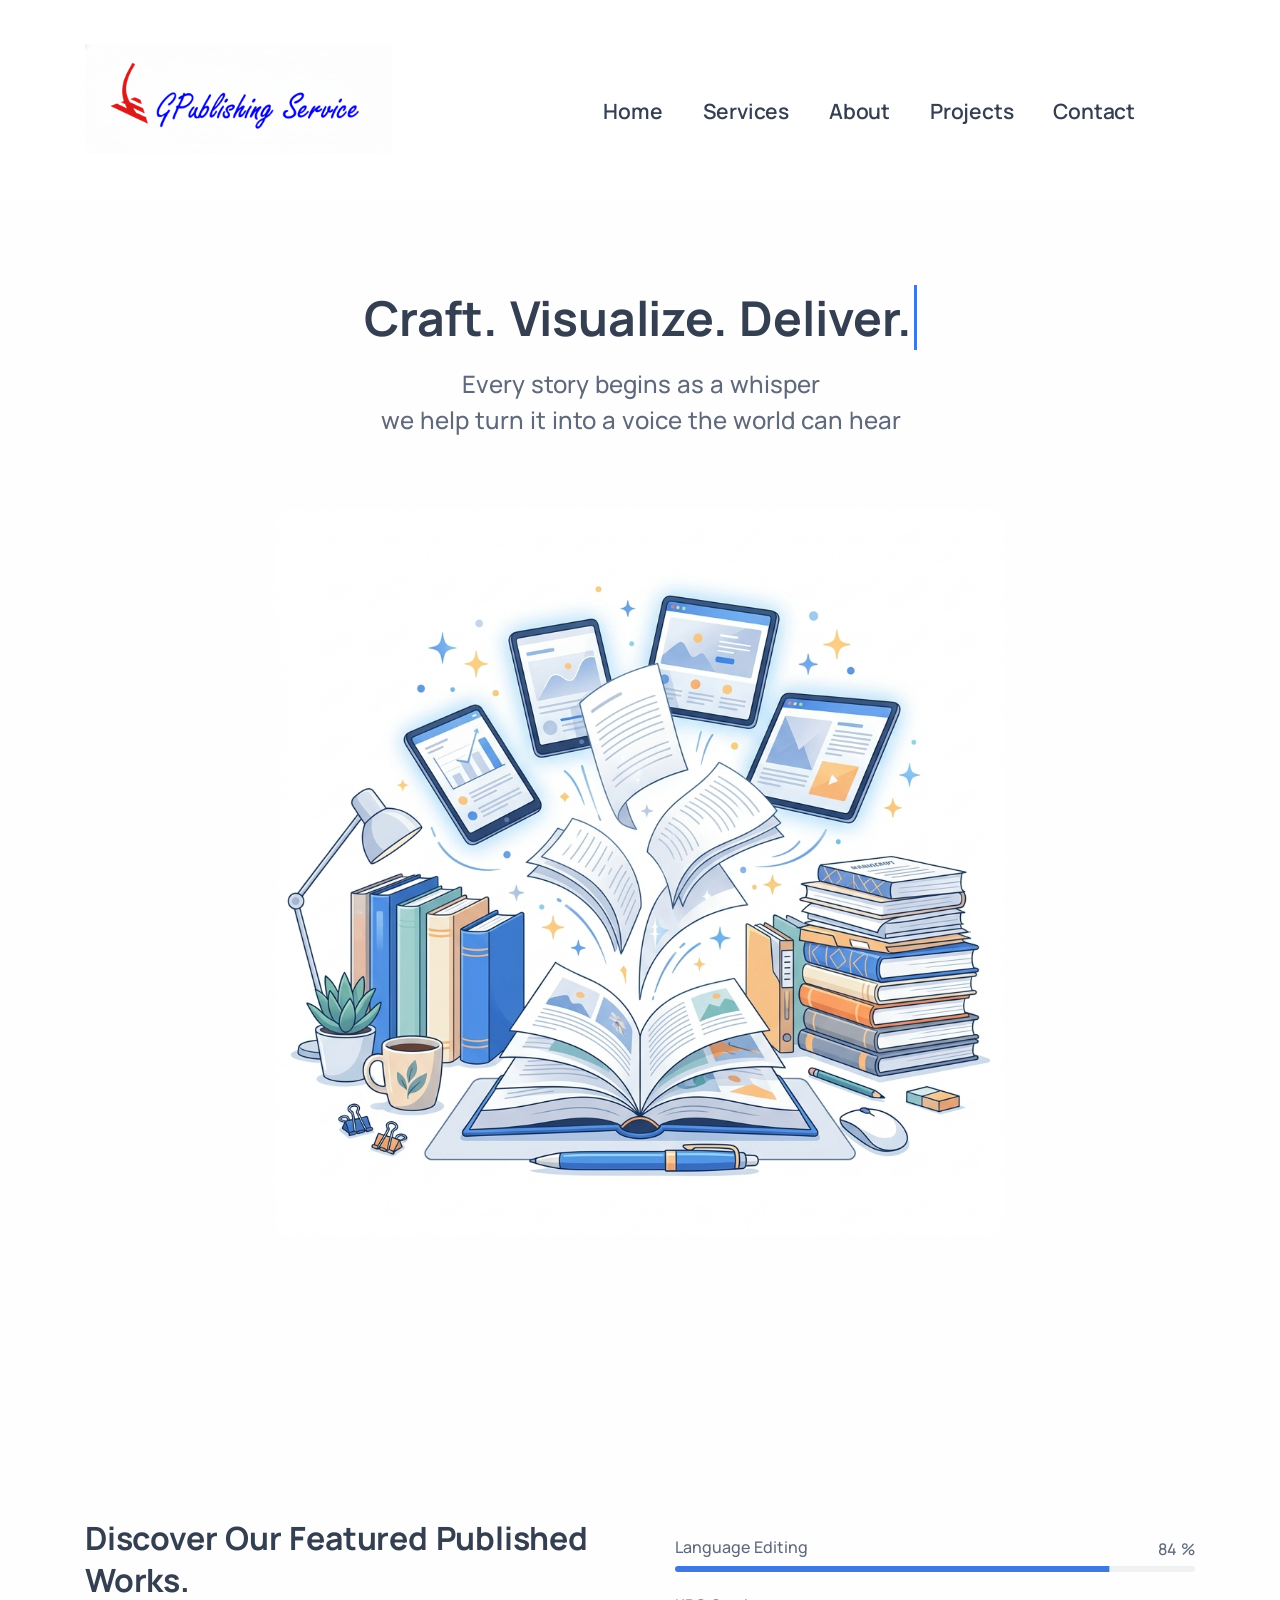
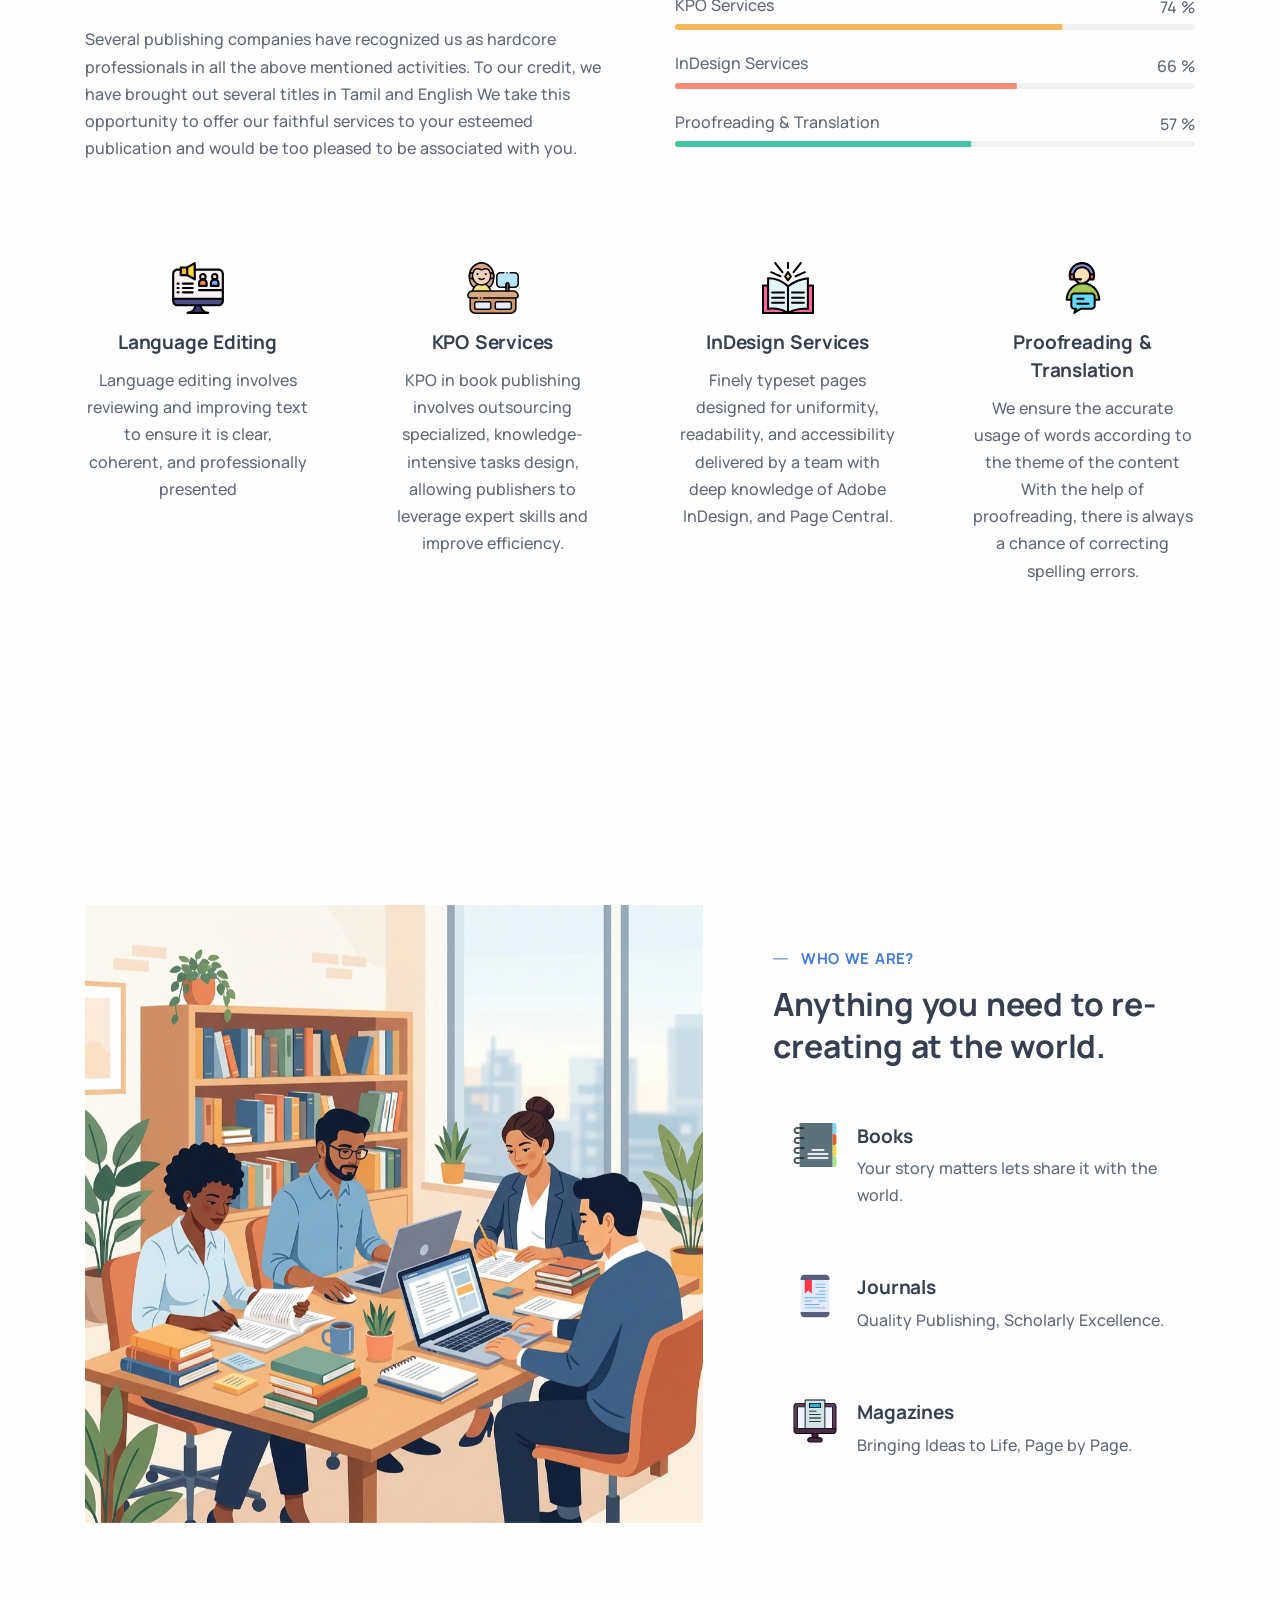
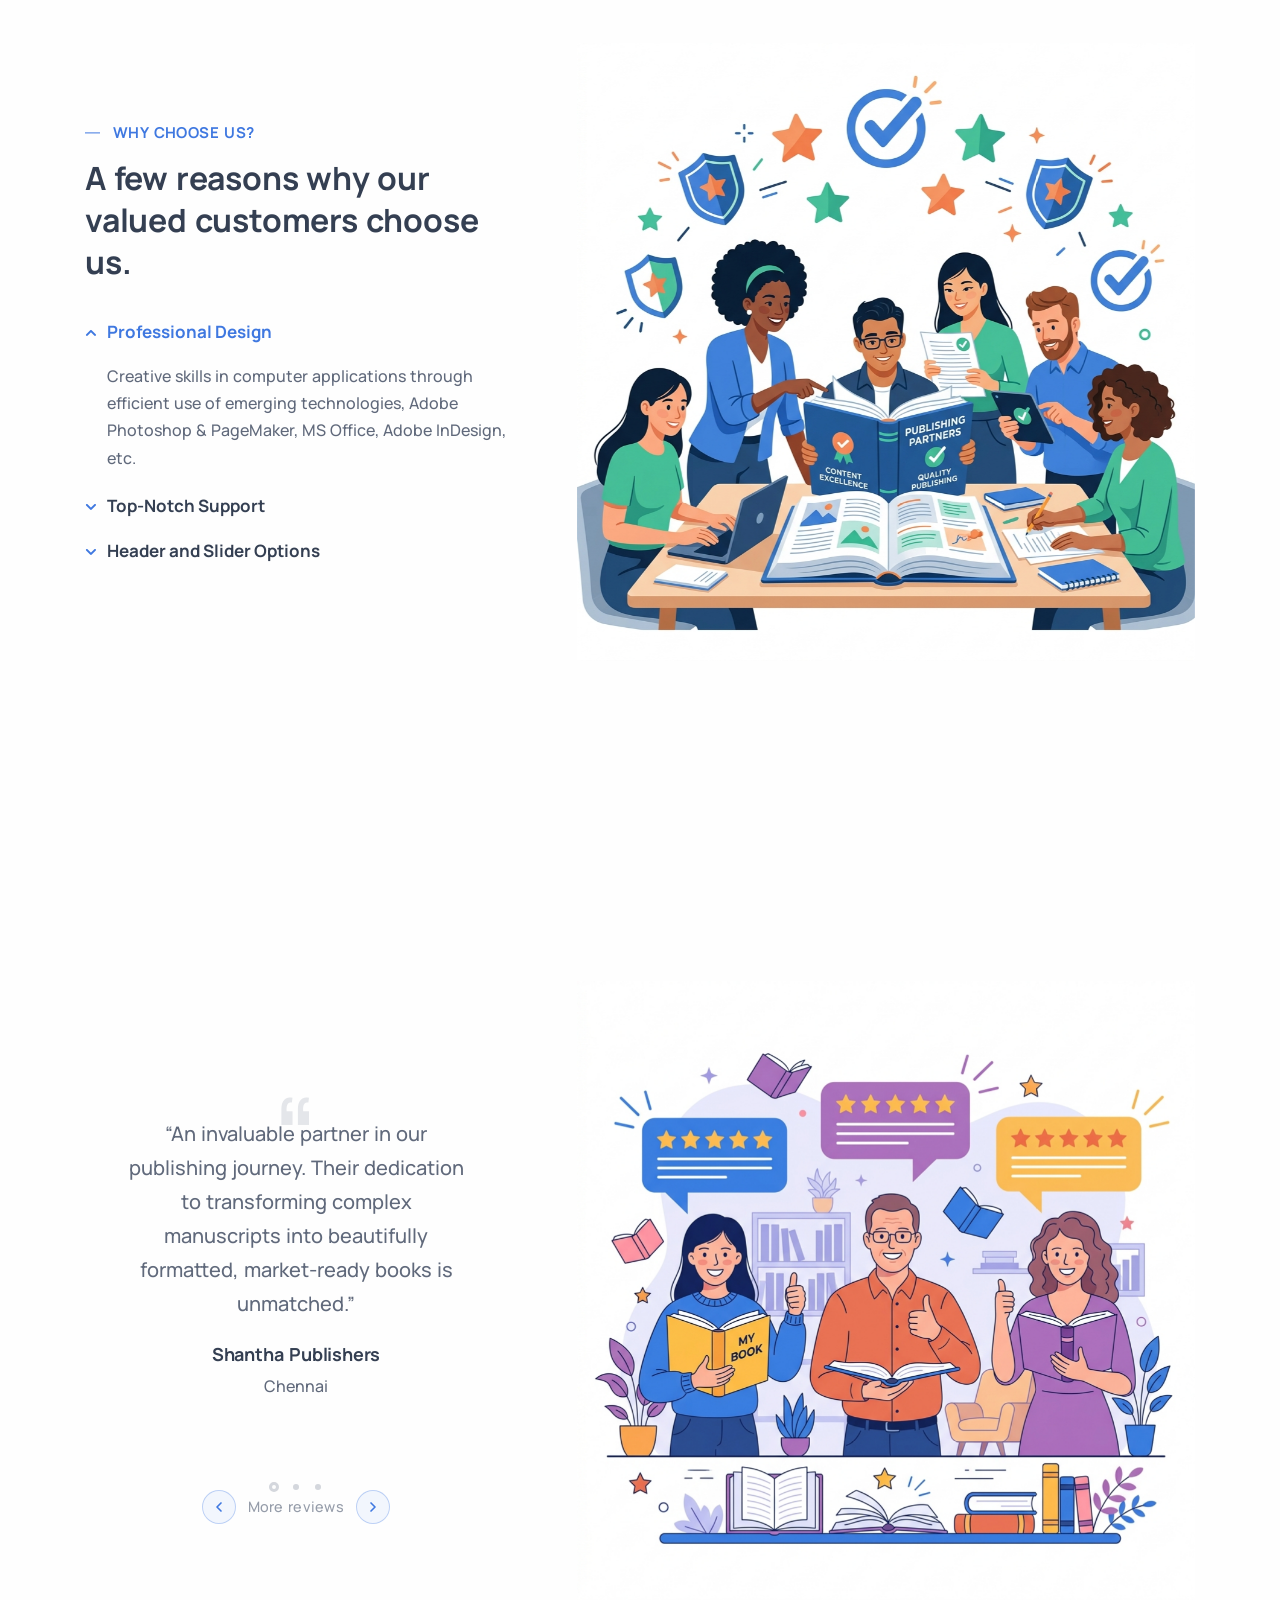
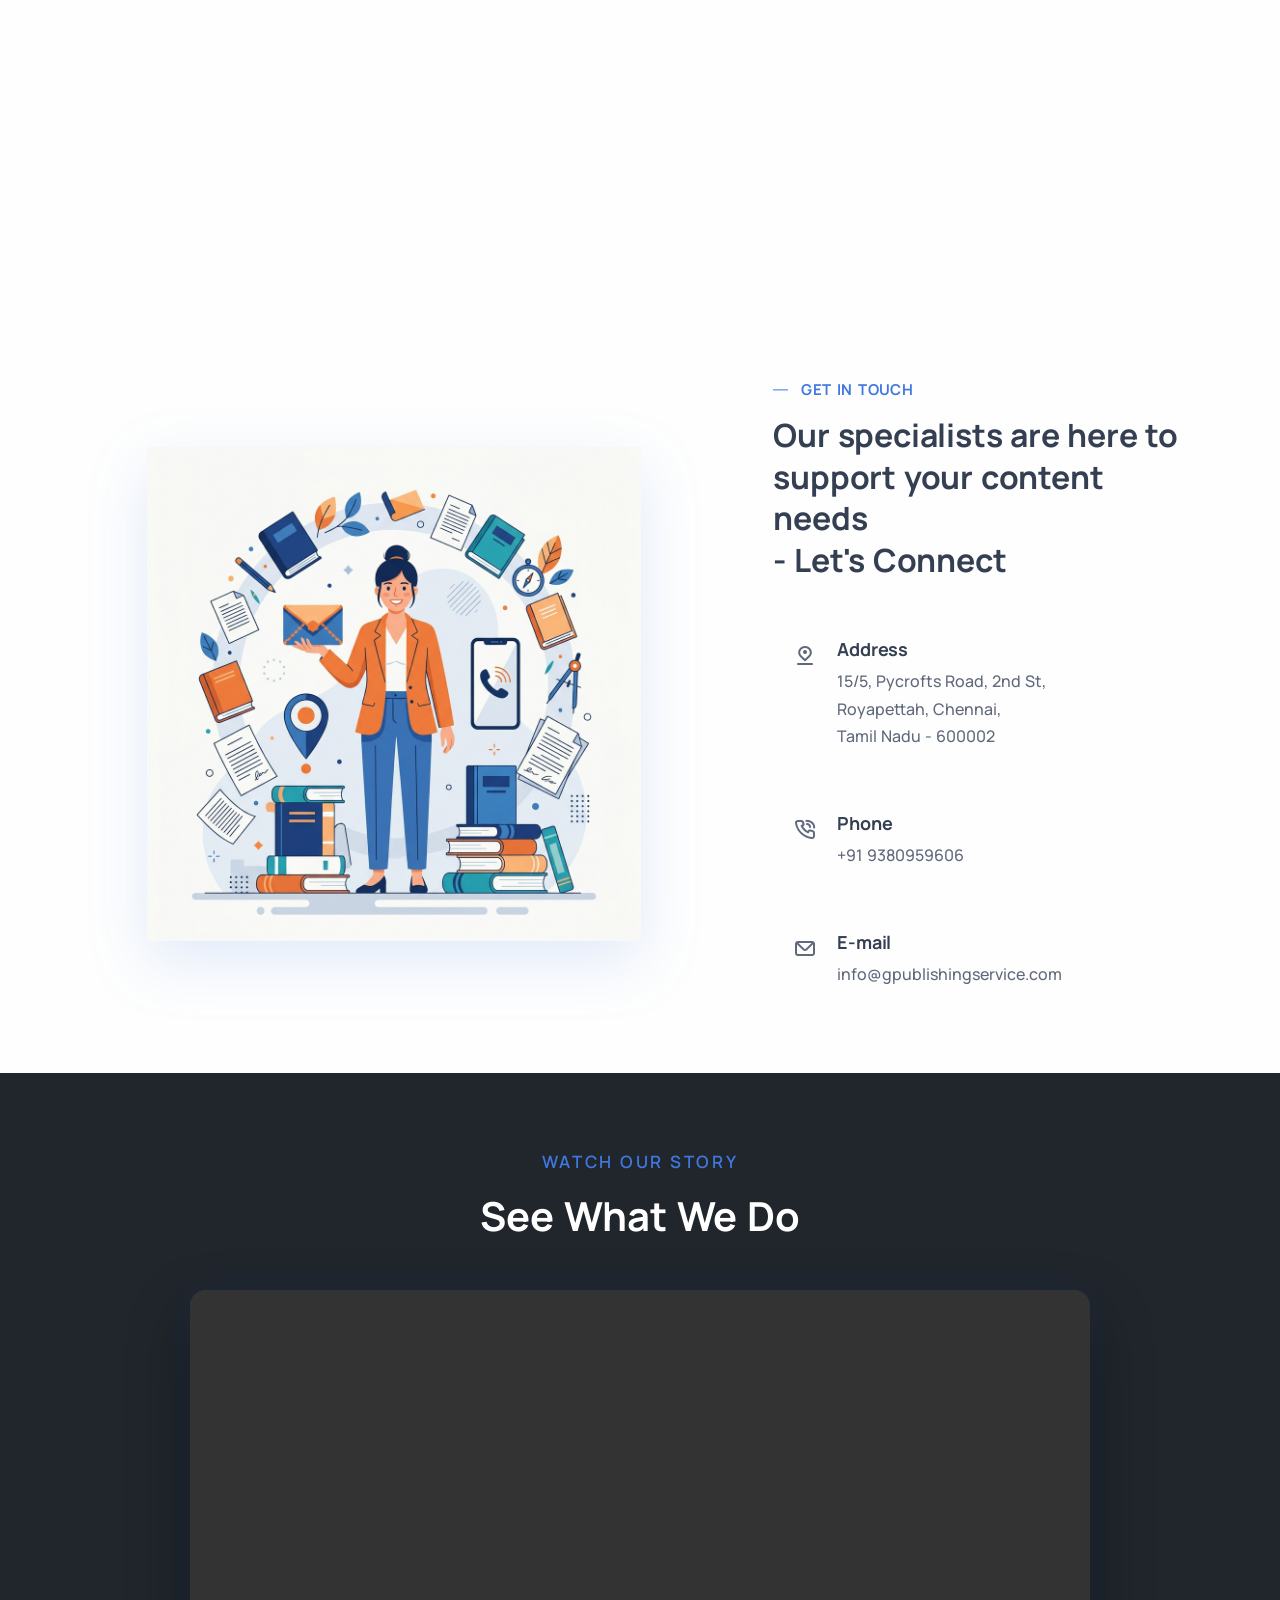
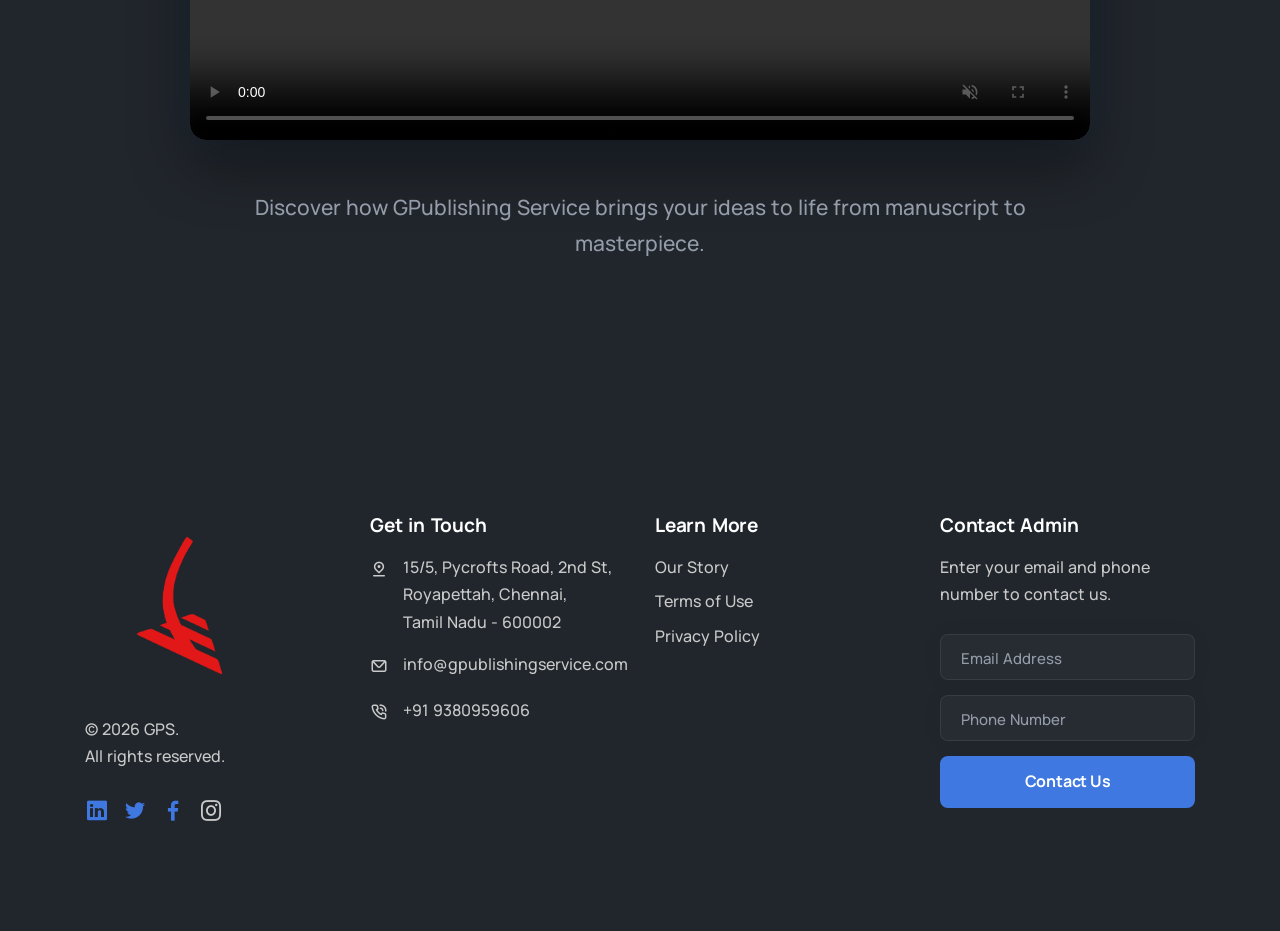
==== commit 57914372: "Update navbar links in index.html Uncomment 'Projects' link and remove 'Team' link from navbar." ====
--- a/index.html
+++ b/index.html
@@ -39,8 +39,8 @@
                 <li class="nav-item"><a class="nav-link scroll active" href="#home">Home</a></li>
                 <li class="nav-item"><a class="nav-link scroll" href="#services">Services</a></li>
                 <li class="nav-item"><a class="nav-link scroll" href="#process">About</a></li>
-                <!-- <li class="nav-item"><a class="nav-link scroll" href="#about">Team</a></li>
-                <li class="nav-item"><a class="nav-link scroll" href="#testimonials">Projects</a></li> -->
+                <!-- <li class="nav-item"><a class="nav-link scroll" href="#about">Team</a></li>-->
+                <li class="nav-item"><a class="nav-link scroll" href="#testimonials">Projects</a></li> 
                 <li class="nav-item"><a class="nav-link scroll" href="#contact">Contact</a></li>
               </ul>
               <!-- /.navbar-nav -->
@@ -881,4 +881,4 @@
   </script>
 </body>
 
-</html>+</html>
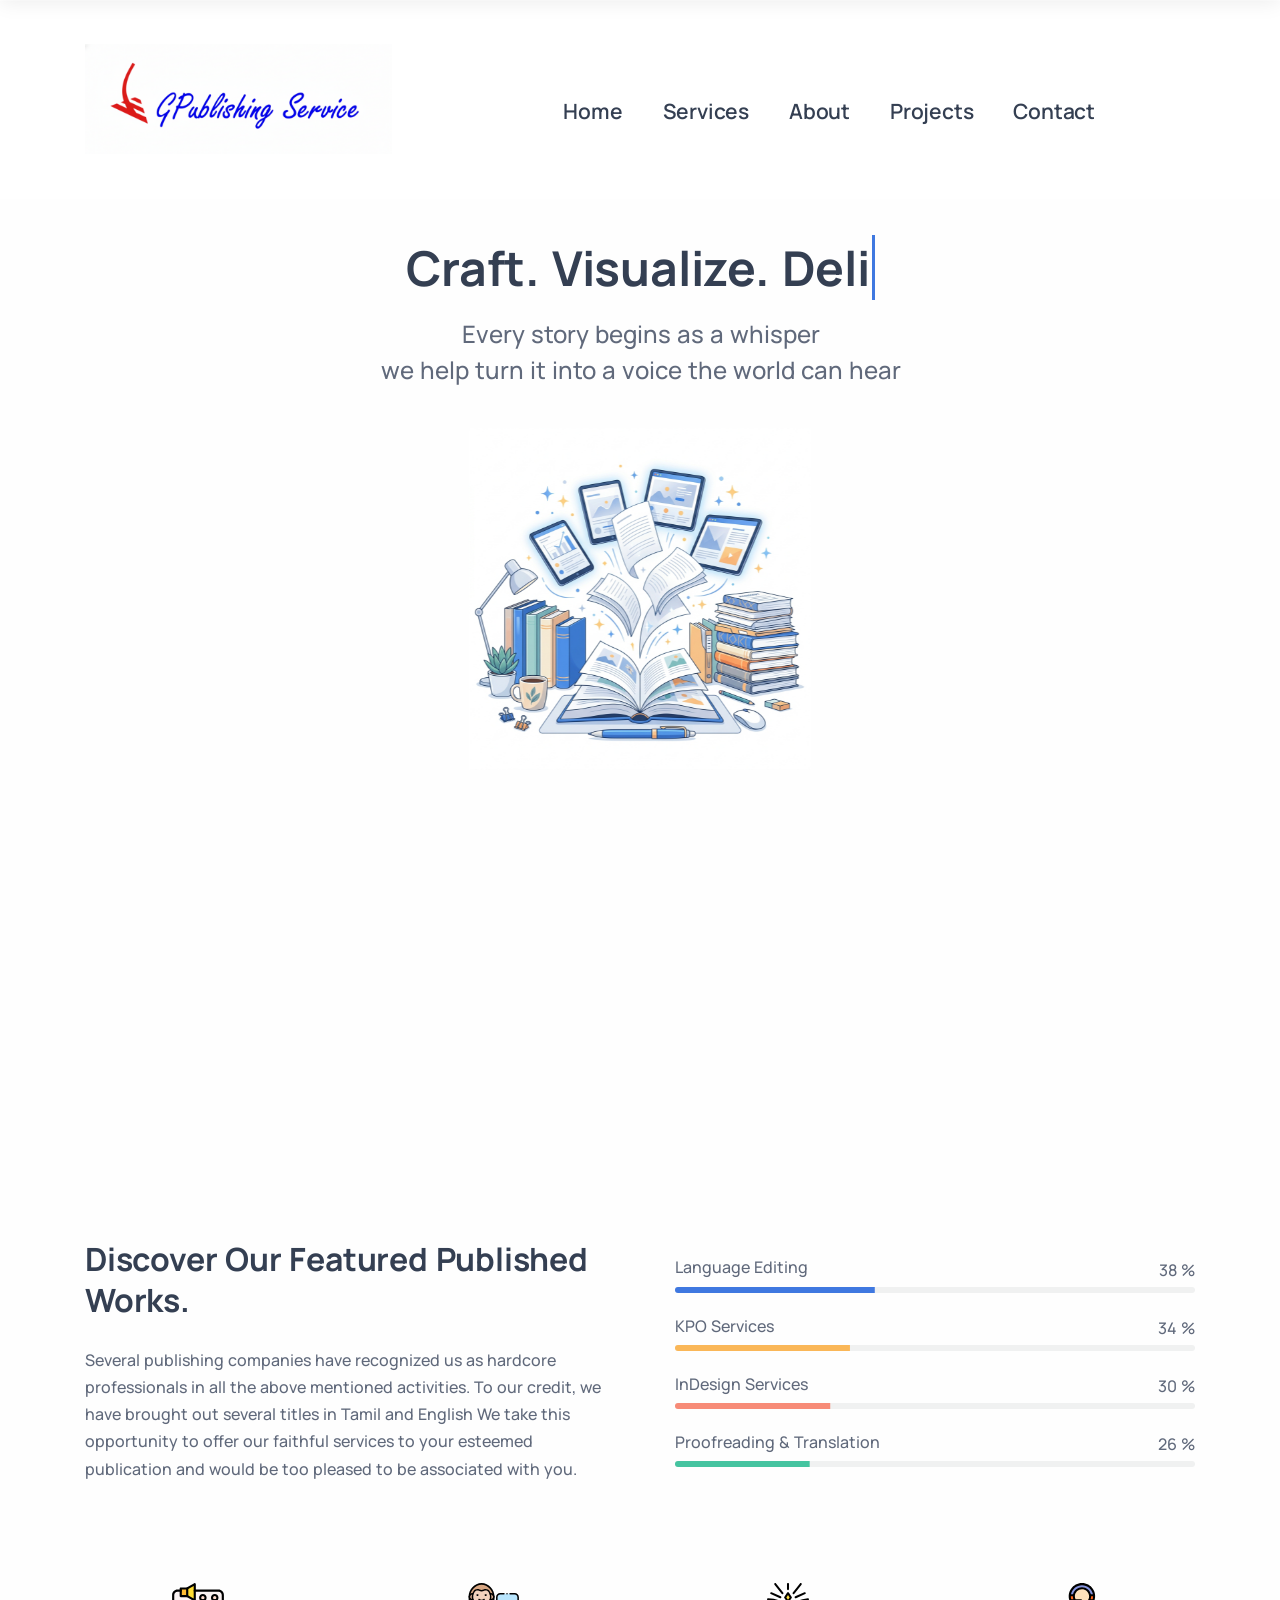
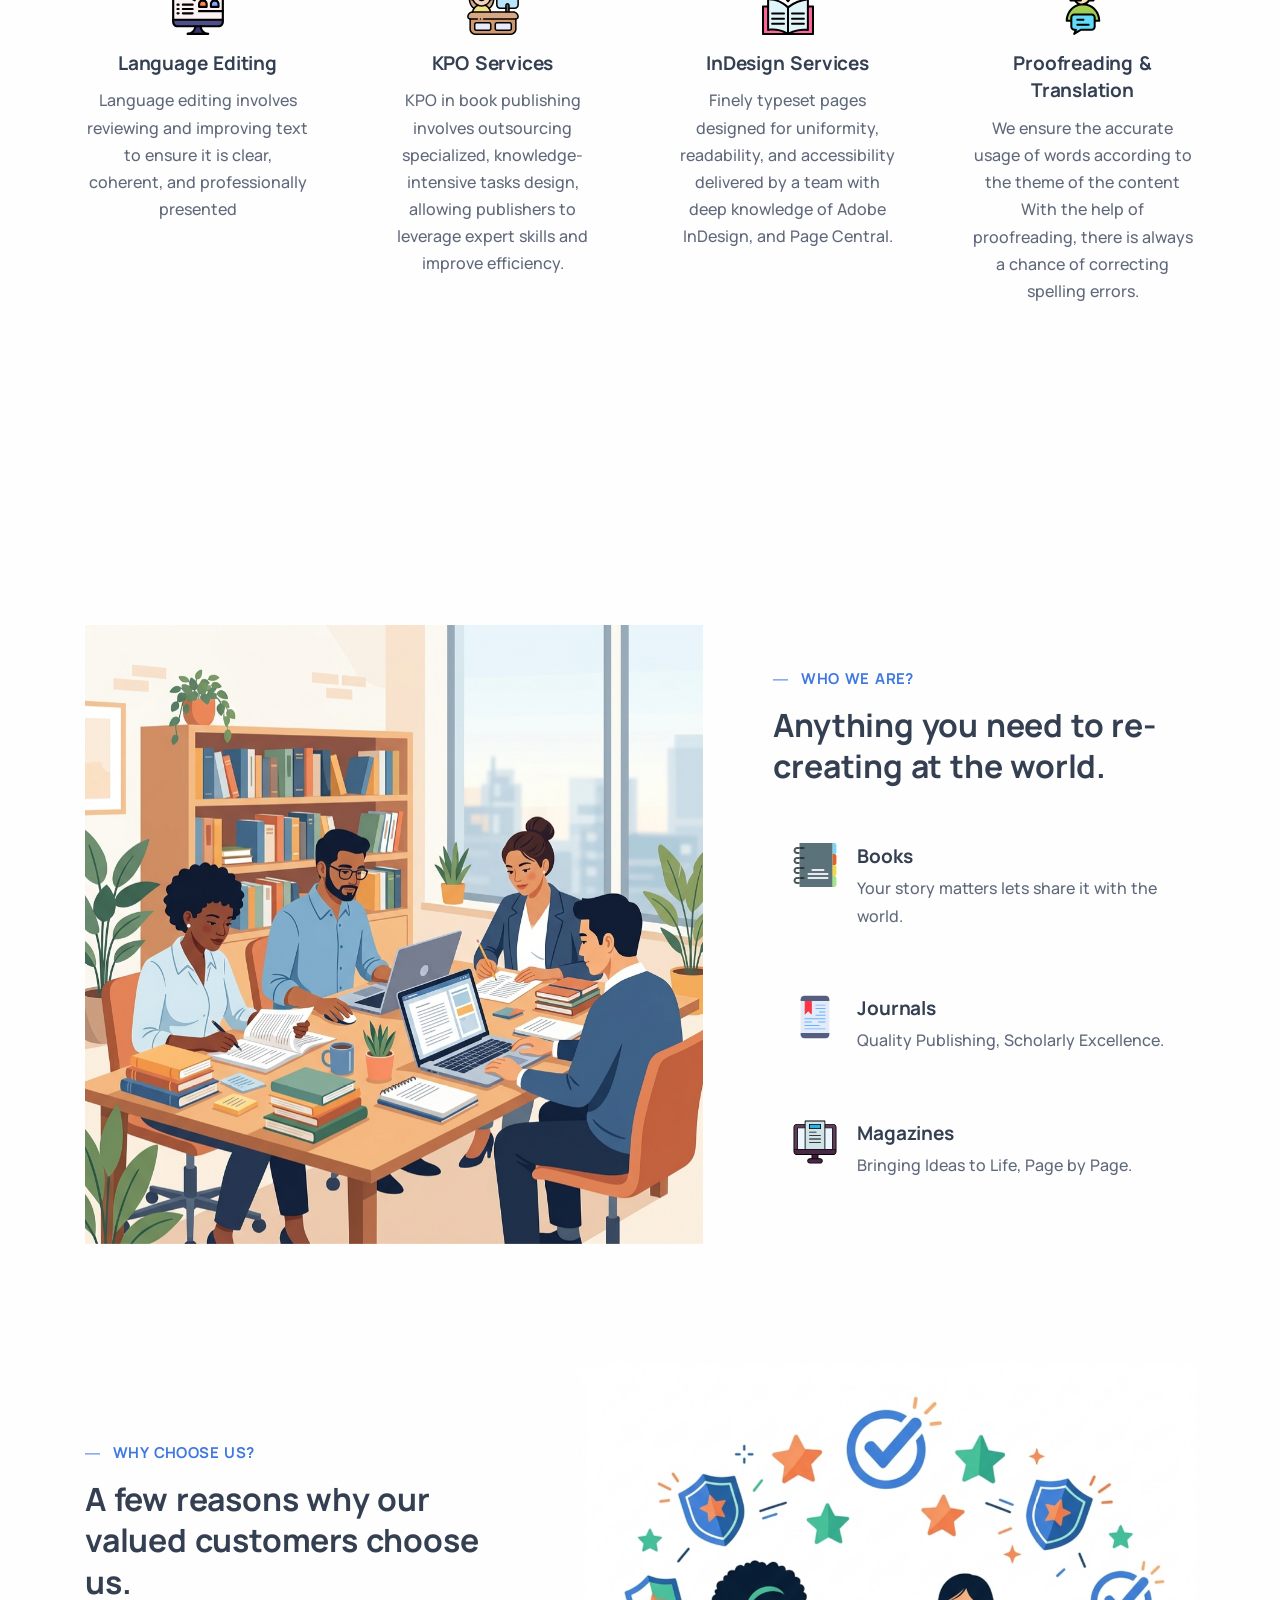
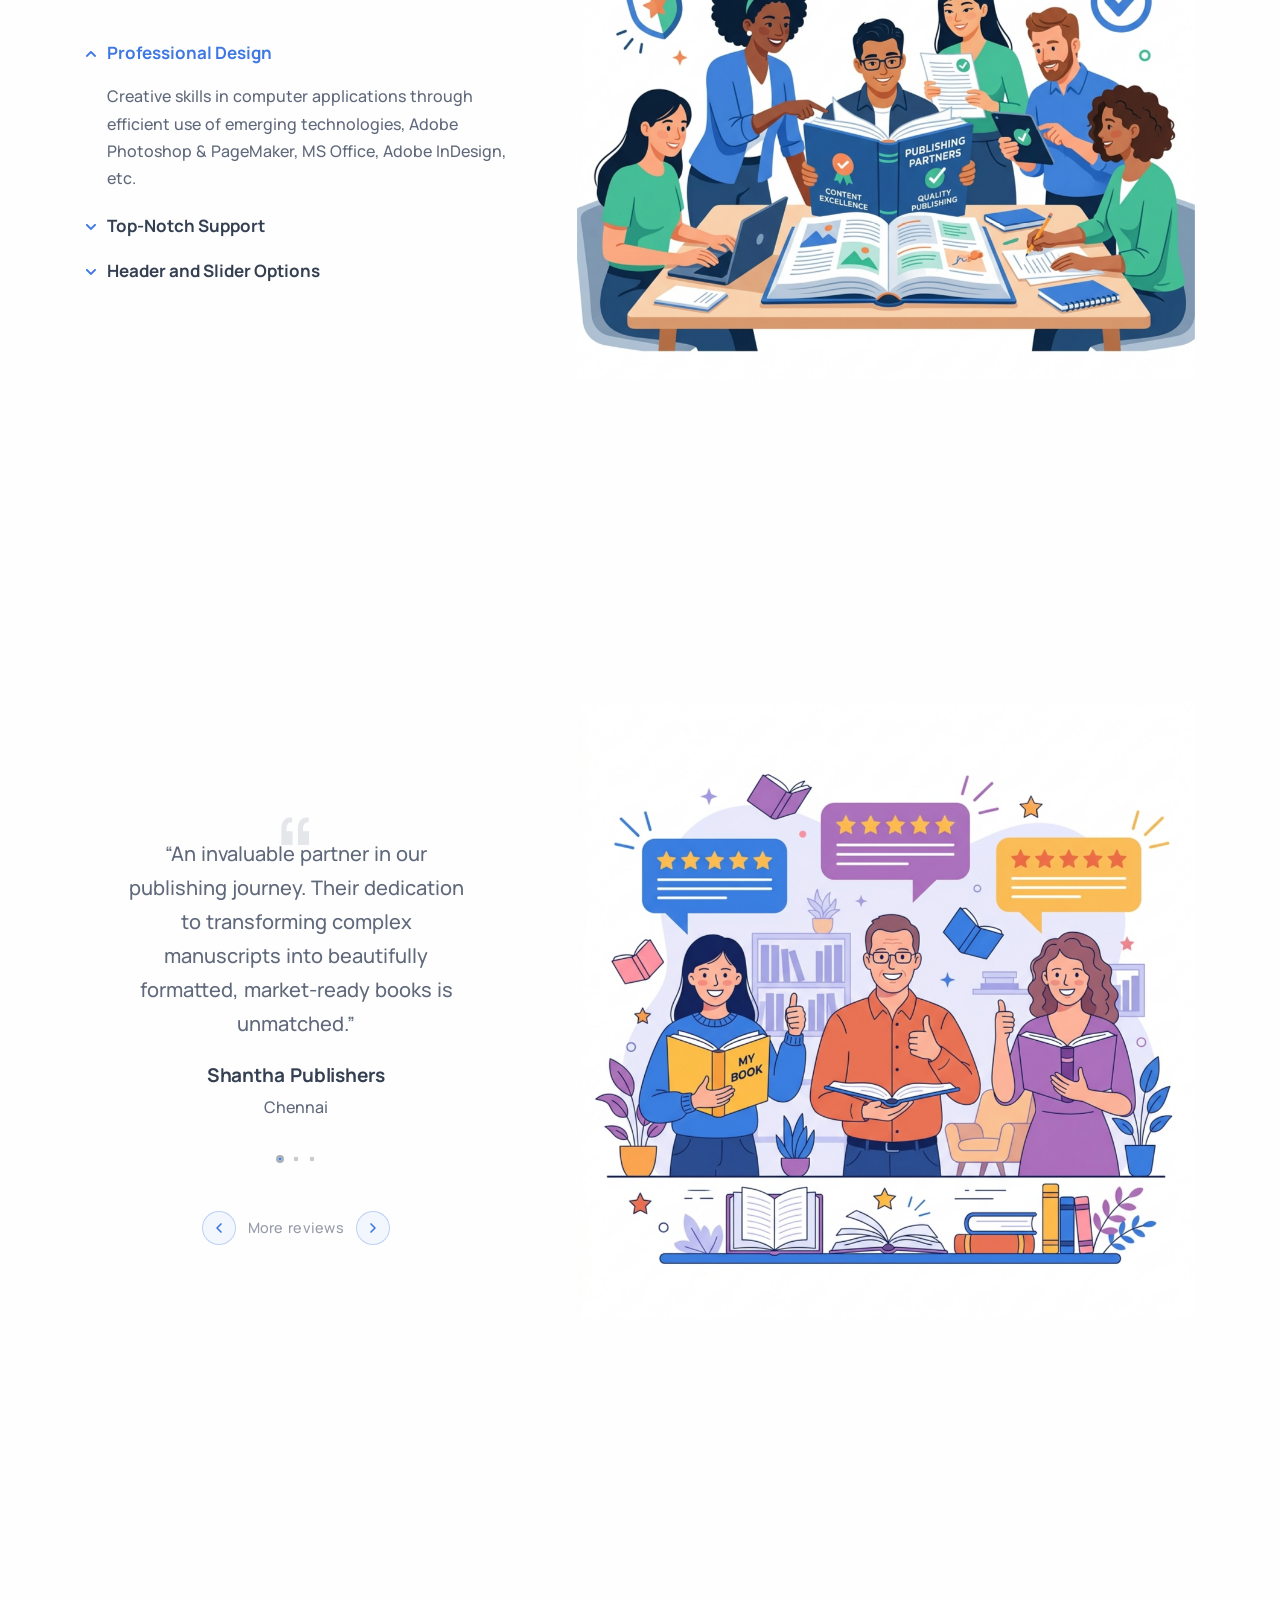
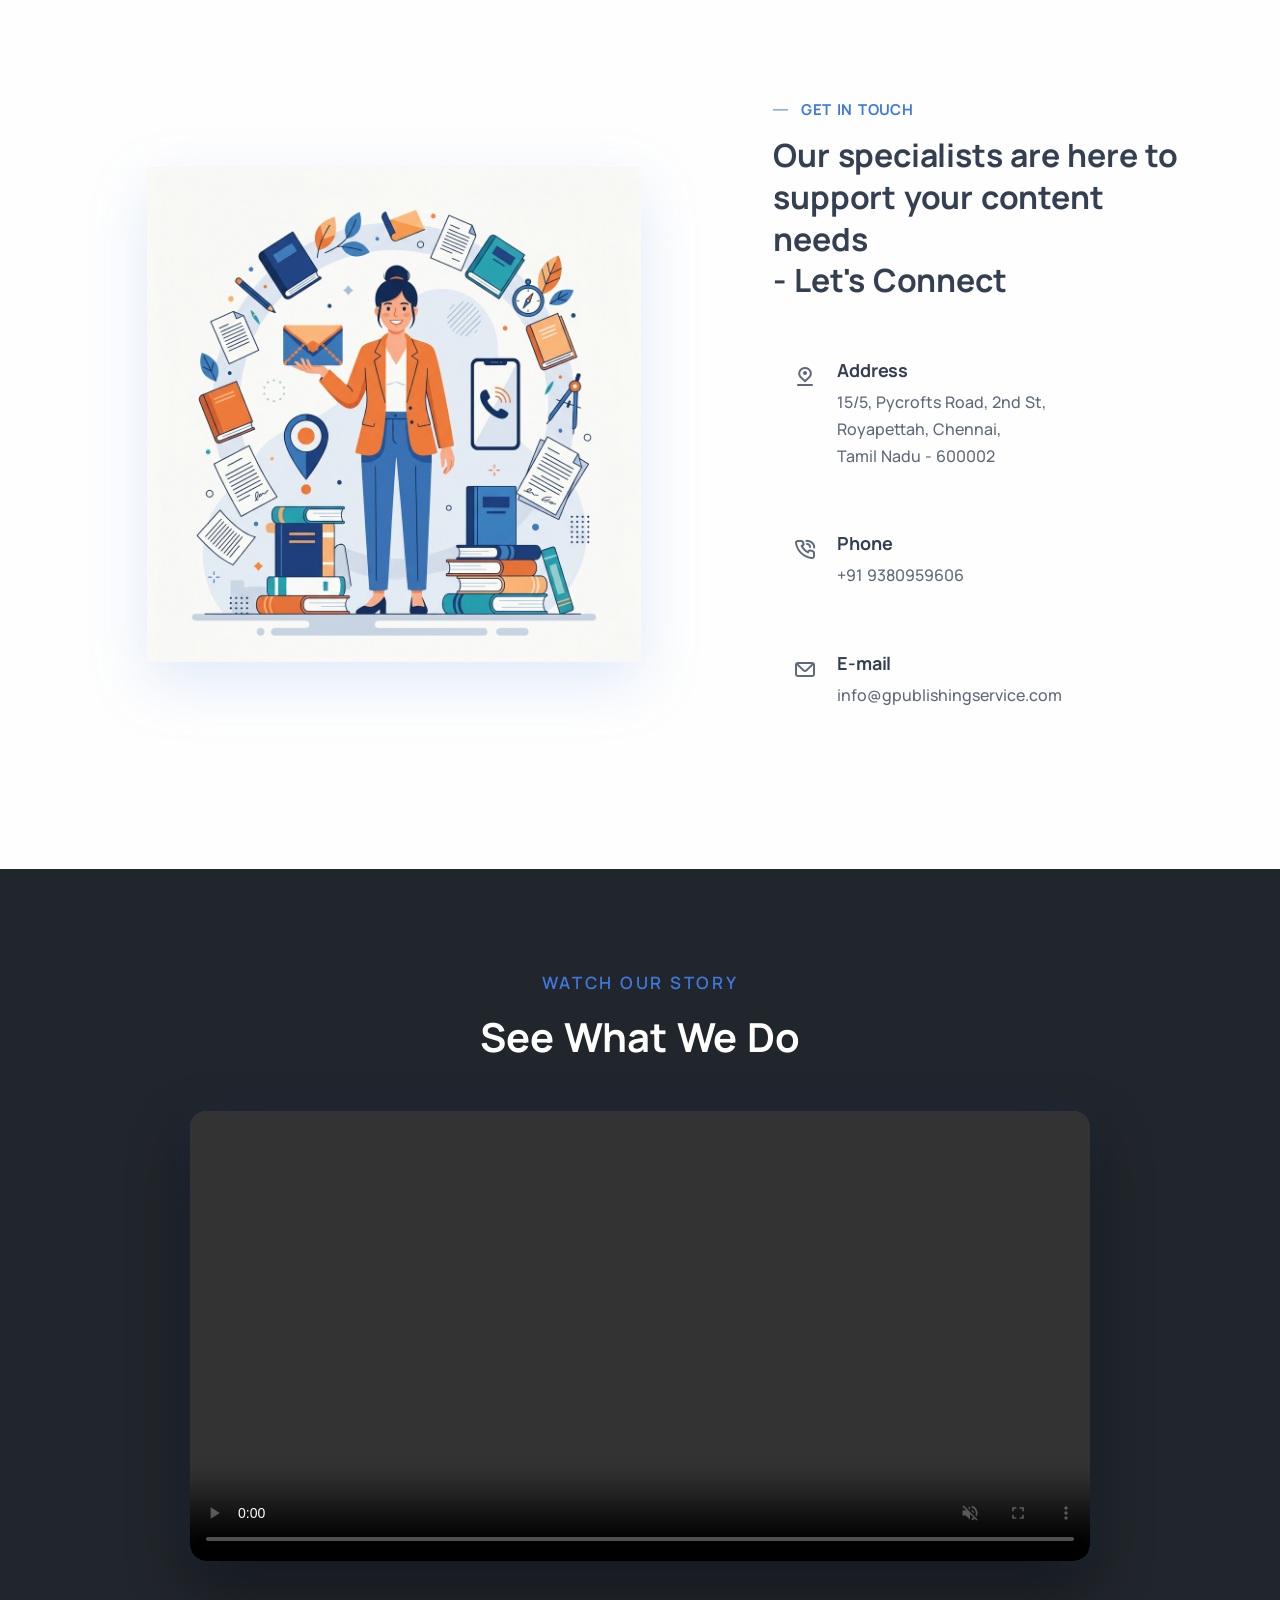
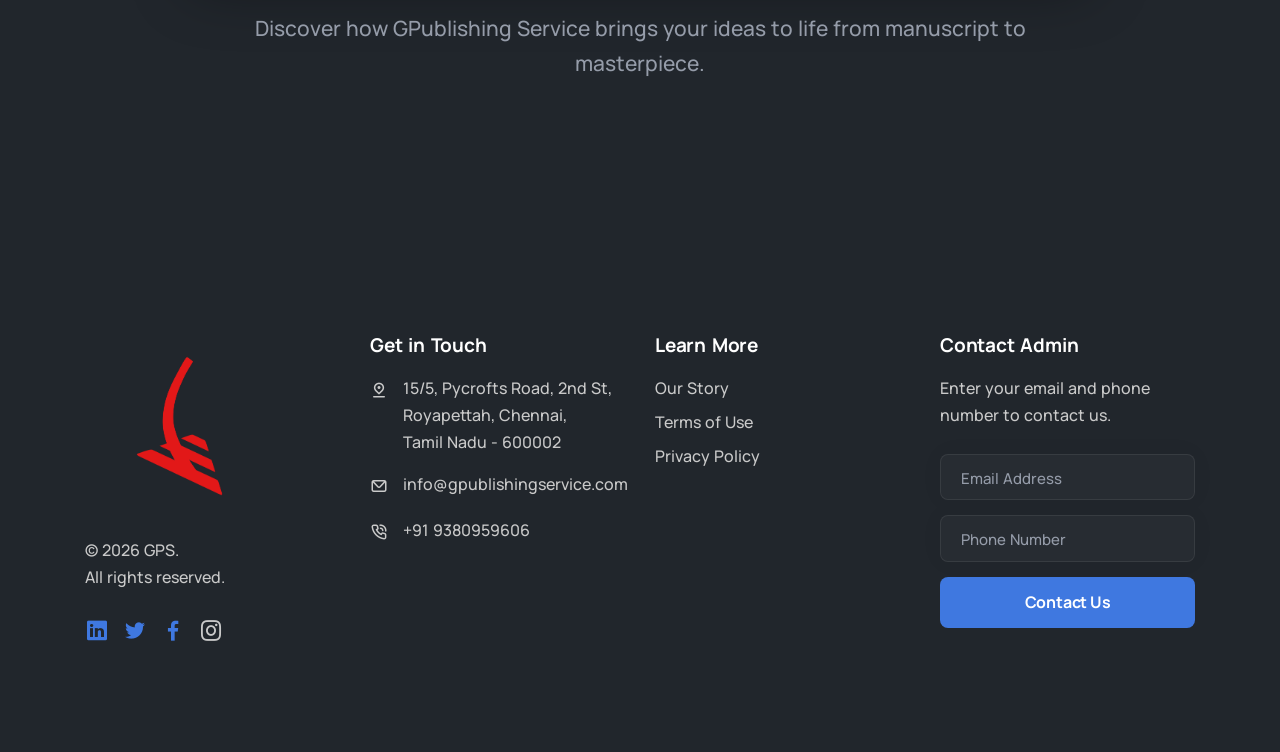
==== commit 3104e948: "third update" ====
--- a/index.html
+++ b/index.html
@@ -13,19 +13,16 @@
   <link rel="shortcut icon" href="./GPS_LOGO.png">
   <link rel="stylesheet" type="text/css" href="assets/fonts/unicons/unicons.css">
   <link rel="stylesheet" href="assets/css/plugins.css">
-  <link rel="stylesheet" href="./assets/css/style.css">
-
+  <link rel="stylesheet" href="./assets/css/style.css?v=2.0">
 </head>
 
 <body class="onepage">
   <div class="grow shrink-0">
-    <header class="relative wrapper !bg-[#ffffff] ">
+    <header class="relative wrapper !bg-[#ffffff]" id="main-header">
       <nav class="navbar navbar-expand-lg center-nav transparent navbar-light">
         <div class="container xl:!flex-row lg:!flex-row !flex-nowrap items-center">
           <div class="navbar-brand !w-auto">
-            <!--<a href='https://sandbox-tailwind-template.netlify.app/'>-->
             <img src="./GPS_N&L.png" alt="GPublishing Service" style="height: 110px;" class="navbar-logo-img" />
-            <!-- </a> -->
           </div>
           <div class="navbar-collapse offcanvas offcanvas-nav offcanvas-start">
             <div class="offcanvas-header xl:!hidden lg:!hidden flex items-center justify-between flex-row p-6">
@@ -39,8 +36,8 @@
                 <li class="nav-item"><a class="nav-link scroll active" href="#home">Home</a></li>
                 <li class="nav-item"><a class="nav-link scroll" href="#services">Services</a></li>
                 <li class="nav-item"><a class="nav-link scroll" href="#process">About</a></li>
-                <!-- <li class="nav-item"><a class="nav-link scroll" href="#about">Team</a></li>-->
-                <li class="nav-item"><a class="nav-link scroll" href="#testimonials">Projects</a></li> 
+
+                <li class="nav-item"><a class="nav-link scroll" href="#testimonials">Projects</a></li>
                 <li class="nav-item"><a class="nav-link scroll" href="#contact">Contact</a></li>
               </ul>
               <!-- /.navbar-nav -->
@@ -78,16 +75,7 @@
           <div class="navbar-other !w-auto !flex !ml-auto">
             <ul class="navbar-nav !flex-row !items-center !ml-auto">
               <li class="nav-item dropdown language-select uppercase group">
-                <!--<a class="nav-link dropdown-item dropdown-toggle" href="onepage.html#" role="button" data-bs-toggle="dropdown" aria-haspopup="true" aria-expanded="false">En</a>
-                 <ul class="dropdown-menu group-hover:shadow-[0_0.25rem_0.75rem_rgba(30,34,40,0.15)]">
-                  <li class="nav-item"><a class="dropdown-item hover:!text-[#3f78e0] hover:bg-[inherit] " href="onepage.html#">En</a></li>
-                  <li class="nav-item"><a class="dropdown-item hover:!text-[#3f78e0] hover:bg-[inherit] " href="onepage.html#">De</a></li>
-                  <li class="nav-item"><a class="dropdown-item hover:!text-[#3f78e0] hover:bg-[inherit] " href="onepage.html#">Es</a></li>
-                </ul> -->
               </li>
-              <!-- <li class="nav-item hidden xl:block lg:block md:block">
-                <a class='btn btn-sm btn-primary !text-white !bg-[#3f78e0] border-[#3f78e0] hover:text-white hover:bg-[#3f78e0] hover:!border-[#3f78e0]   active:text-white active:bg-[#3f78e0] active:border-[#3f78e0] disabled:text-white disabled:bg-[#3f78e0] disabled:border-[#3f78e0] !rounded-[50rem] hover:translate-y-[-0.15rem] hover:shadow-[0_0.25rem_0.75rem_rgba(30,34,40,0.15)]' href='https://sandbox-tailwind-template.netlify.app/contact'>Contact</a>
-              </li> -->
               <li class="nav-item xl:!hidden lg:!hidden">
                 <button class="hamburger offcanvas-nav-btn"><span></span></button>
               </li>
@@ -109,7 +97,8 @@
             <div class="xl:w-9/12 lg:w-9/12 xxl:w-7/12 w-full flex-[0_0_auto] !px-[15px] max-w-full !mx-auto"
               data-cues="zoomIn" data-group="welcome" data-interval="-200">
               <h2 class="!text-[calc(1.365rem_+_1.38vw)] font-bold !leading-[1.2] xl:!text-[2.4rem] !mb-4">
-                <span class="typing-container-js" style="border-right: 3px solid #3f78e0; padding-right: 2px;"></span>
+                <span class="typing-container-js"
+                  style="border-right: 3px solid #3f78e0; padding-right: 2px; white-space: nowrap;"></span>
               </h2>
               <p class="lead !text-[1.2rem] leading-normal md:!px-5 lg:!px-5 xl:!px-20 xxl:!px-10">Every story begins as
                 a whisper <br>we help turn it into a voice the world can hear</p>
@@ -122,14 +111,16 @@
               class="md:w-10/12 xl:w-8/12 lg:w-8/12 w-full flex-[0_0_auto] !px-[15px] max-w-full xl:!ml-[16.66666667%] lg:!ml-[16.66666667%] md:!ml-[8.33333333%]">
               <div class="img-slideshow anim-float anim-glow" data-slideshow="true">
                 <div class="slide-item active">
-                  <img class="w-auto m-[0_auto]" src="assets/img/illustrations/i8.png" alt="Publishing workspace">
+                  <img class="hero-slideshow-img w-full m-[0_auto]" src="assets/img/illustrations/i8.png"
+                    alt="Publishing workspace">
                 </div>
                 <div class="slide-item">
-                  <img class="w-auto m-[0_auto]" src="assets/img/illustrations/hero_publishing.png"
+                  <img class="hero-slideshow-img w-full m-[0_auto]" src="assets/img/illustrations/hero_publishing.png"
                     alt="Publishing illustration">
                 </div>
                 <div class="slide-item">
-                  <img class="w-auto m-[0_auto]" src="assets/img/illustrations/hero_books_stack.png" alt="Books stack">
+                  <img class="hero-slideshow-img w-full m-[0_auto]" src="assets/img/illustrations/hero_books_stack.png"
+                    alt="Books stack">
                 </div>
               </div>
             </div>
@@ -244,7 +235,7 @@
               class="xl:w-7/12 lg:w-7/12 w-full flex-[0_0_auto] xl:!px-[35px] lg:!px-[20px] !px-[15px] !mt-[50px] max-w-full">
               <div class="img-slideshow perspective-container anim-reveal slide-left" data-slideshow="true">
                 <div class="slide-item active">
-                  <img class="w-auto" src="assets/img/illustrations/i3.png" alt="About us">
+                  <img class="w-full" src="assets/img/illustrations/i3.png" alt="About us">
                 </div>
               </div>
             </div>
@@ -295,13 +286,13 @@
               class="xl:w-7/12 lg:w-7/12 w-full flex-[0_0_auto] xl:!px-[35px] lg:!px-[20px] !px-[15px] !mt-[50px] max-w-full xl:!order-2 lg:!order-2">
               <div class="img-slideshow anim-3d-tilt" data-slideshow="true">
                 <div class="slide-item active">
-                  <img class="w-auto" src="assets/img/illustrations/i2.png" alt="Why choose us">
+                  <img class="w-full" src="assets/img/illustrations/i2.png" alt="Why choose us">
                 </div>
                 <div class="slide-item">
-                  <img class="w-auto" src="assets/img/illustrations/why_choose_us.png" alt="Team collaboration">
+                  <img class="w-full" src="assets/img/illustrations/why_choose_us.png" alt="Team collaboration">
                 </div>
                 <div class="slide-item">
-                  <img class="w-auto" src="assets/img/illustrations/quality_assurance.png" alt="Quality assurance">
+                  <img class="w-full" src="assets/img/illustrations/quality_assurance.png" alt="Quality assurance">
                 </div>
               </div>
             </div>
@@ -390,13 +381,13 @@
               class="xl:w-7/12 lg:w-7/12 w-full flex-[0_0_auto] xl:!px-[35px] lg:!px-[20px] !px-[15px] !mt-[70px] max-w-full xl:!order-2 lg:!order-2">
               <div class="img-slideshow perspective-container anim-reveal zoom-3d" data-slideshow="true">
                 <div class="slide-item active">
-                  <img class="w-auto" src="assets/img/illustrations/i4.png" alt="Testimonials">
+                  <img class="w-full" src="assets/img/illustrations/i4.png" alt="Testimonials">
                 </div>
                 <div class="slide-item">
-                  <img class="w-auto" src="assets/img/illustrations/testimonials_reviews.png" alt="Client reviews">
+                  <img class="w-full" src="assets/img/illustrations/testimonials_reviews.png" alt="Client reviews">
                 </div>
                 <div class="slide-item">
-                  <img class="w-auto" src="assets/img/illustrations/happy_readers.png" alt="Happy readers">
+                  <img class="w-full" src="assets/img/illustrations/happy_readers.png" alt="Happy readers">
                 </div>
               </div>
             </div>
@@ -487,7 +478,7 @@
           <div class="flex flex-wrap mx-[-15px] xl:mx-[-35px] lg:mx-[-20px] !mt-[-50px] items-center">
             <div
               class="xl:w-7/12 lg:w-7/12 w-full flex-[0_0_auto] xl:!px-[35px] lg:!px-[20px] !px-[15px] !mt-[50px] max-w-full">
-              <figure class="m-0 p-0"><img class="w-auto illustration-contact" src="assets/img/illustrations/i5.png"
+              <figure class="m-0 p-0"><img class="w-full illustration-contact" src="assets/img/illustrations/i5.png"
                   srcset="assets/img/illustrations/i5@2x.png 2x" alt="image"></figure>
             </div>
             <!--/column -->
@@ -649,10 +640,7 @@
           <div class="widget !text-[#cacaca]">
             <h4 class="widget-title !text-white !mb-3">Learn More</h4>
             <ul class="pl-0 list-none   !mb-0">
-              <!-- <li class="!mt-[0.35rem]"><a class="!text-[#cacaca] hover:!text-[#3f78e0]" href="#home">About Us</a>
-              </li> -->
-              <!-- <li class="!mt-[0.35rem]"><a class="!text-[#cacaca] hover:!text-[#3f78e0]"
-                  href="#home">Projects</a></li> -->
+
               <li class="!mt-[0.35rem]"><a class="!text-[#cacaca] hover:!text-[#3f78e0]" href="#process">Our Story</a>
               </li>
               <li class="!mt-[0.35rem]"><a class="!text-[#cacaca] hover:!text-[#3f78e0]" href="#home">Terms of
@@ -746,139 +734,7 @@
     </svg>
   </div>
   <script src="assets/js/plugins.js"></script>
-  <script src="assets/js/theme.js"></script>
-  <script>
-    document.addEventListener('DOMContentLoaded', function () {
-      const text = "Craft. Visualize. Deliver.";
-      const el = document.querySelector('.typing-container-js');
-      if (el) {
-        let i = 0;
-        // Adding the blinking CSS dynamically for the caret
-        const style = document.createElement('style');
-        style.innerHTML = `
-          .typing-container-js {
-            animation: blink-caret-js 1s step-end infinite;
-          }
-          @keyframes blink-caret-js {
-            from, to { border-color: transparent }
-            50% { border-color: #2e2e2e; }
-          }
-        `;
-        document.head.appendChild(style);
-
-        function typeWriter() {
-          if (i < text.length) {
-            el.innerHTML += text.charAt(i);
-            i++;
-            // Randomize typing speed a bit for realism (50ms to 150ms)
-            setTimeout(typeWriter, Math.random() * 100 + 50);
-          } else {
-            // Wait 10 seconds after completion, then reset and loop
-            setTimeout(function () {
-              el.innerHTML = '';
-              i = 0;
-              typeWriter();
-            }, 10000);
-          }
-        }
-
-        // Start typing after a short delay
-        setTimeout(typeWriter, 500);
-      }
-    });
-  </script>
-  <script>
-    // Advanced image slideshow with varied transition effects
-    document.addEventListener('DOMContentLoaded', function () {
-      // Define transition pairs: [enter effect class, exit effect class]
-      var effects = [
-        ['fx-fade', 'exit-fade'],
-        ['fx-fly-left', 'exit-fly-right'],
-        ['fx-fly-right', 'exit-fly-left'],
-        ['fx-fly-up', 'exit-fly-down'],
-        ['fx-zoom-rotate', 'exit-zoom-out'],
-        ['fx-flip', 'exit-flip'],
-        ['fx-blur-scale', 'exit-blur'],
-        ['fx-fly-down', 'exit-fly-up']
-      ];
-
-      var allFxClasses = [];
-      effects.forEach(function (pair) {
-        allFxClasses.push(pair[0], pair[1]);
-      });
-
-      document.querySelectorAll('.img-slideshow[data-slideshow]').forEach(function (slideshow, idx) {
-        var slides = slideshow.querySelectorAll('.slide-item');
-        if (slides.length <= 1) return;
-        var current = 0;
-        var effectIndex = idx % effects.length; // start each slideshow on a different effect
-
-        setInterval(function () {
-          var currentSlide = slides[current];
-          var next = (current + 1) % slides.length;
-          var nextSlide = slides[next];
-          var effect = effects[effectIndex];
-
-          // Clean all fx classes from all slides
-          slides.forEach(function (s) {
-            allFxClasses.forEach(function (cls) { s.classList.remove(cls); });
-          });
-
-          // Apply enter effect to the next slide (set initial state)
-          nextSlide.classList.add(effect[0]);
-
-          // Force reflow so the browser registers the initial state
-          void nextSlide.offsetWidth;
-
-          // Apply exit to current, activate next
-          currentSlide.classList.remove('active');
-          currentSlide.classList.add(effect[1]);
-          nextSlide.classList.remove(effect[0]);
-          nextSlide.classList.add('active');
-
-          current = next;
-          effectIndex = (effectIndex + 1) % effects.length;
-        }, 3500);
-      });
-    });
-  </script>
-  <script>
-    // Scroll-triggered 3D reveal animations
-    document.addEventListener('DOMContentLoaded', function () {
-      var revealElements = document.querySelectorAll('.anim-reveal, .service-card');
-      var observer = new IntersectionObserver(function (entries) {
-        entries.forEach(function (entry) {
-          if (entry.isIntersecting) {
-            entry.target.classList.add('visible');
-          }
-        });
-      }, {
-        threshold: 0.15,
-        rootMargin: '0px 0px -50px 0px'
-      });
-
-      revealElements.forEach(function (el) {
-        observer.observe(el);
-      });
-
-      // 3D mouse tilt effect on slideshows
-      document.querySelectorAll('.anim-3d-tilt').forEach(function (el) {
-        el.addEventListener('mousemove', function (e) {
-          var rect = el.getBoundingClientRect();
-          var x = e.clientX - rect.left;
-          var y = e.clientY - rect.top;
-          var centerX = rect.width / 2;
-          var centerY = rect.height / 2;
-          var rotateX = ((y - centerY) / centerY) * -8;
-          var rotateY = ((x - centerX) / centerX) * 8;
-          el.style.transform = 'rotateX(' + rotateX + 'deg) rotateY(' + rotateY + 'deg) scale(1.02)';
-        });
-        el.addEventListener('mouseleave', function () {
-          el.style.transform = 'rotateX(0deg) rotateY(0deg) scale(1)';
-        });
-      });
-    });
-  </script>
+  <script src="assets/js/theme.js?v=2.0"></script>
 </body>
 
-</html>
+</html>
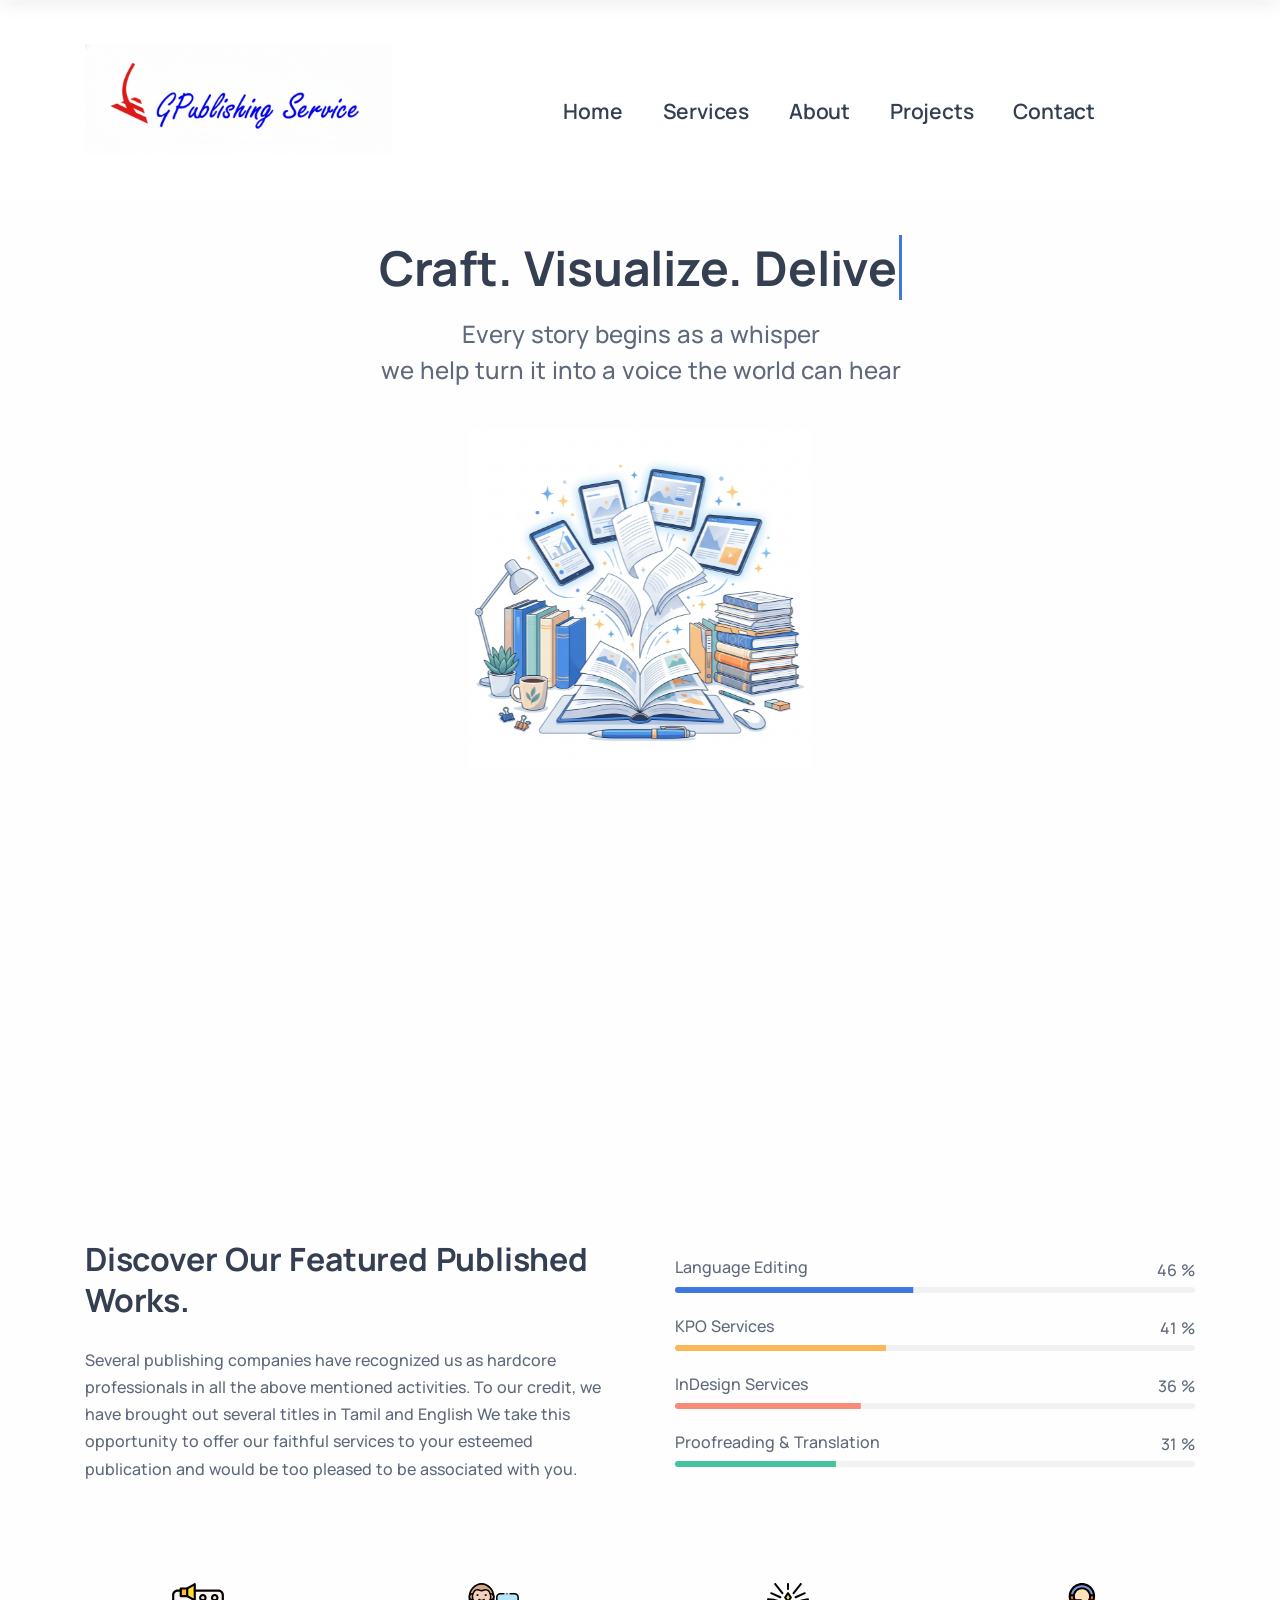
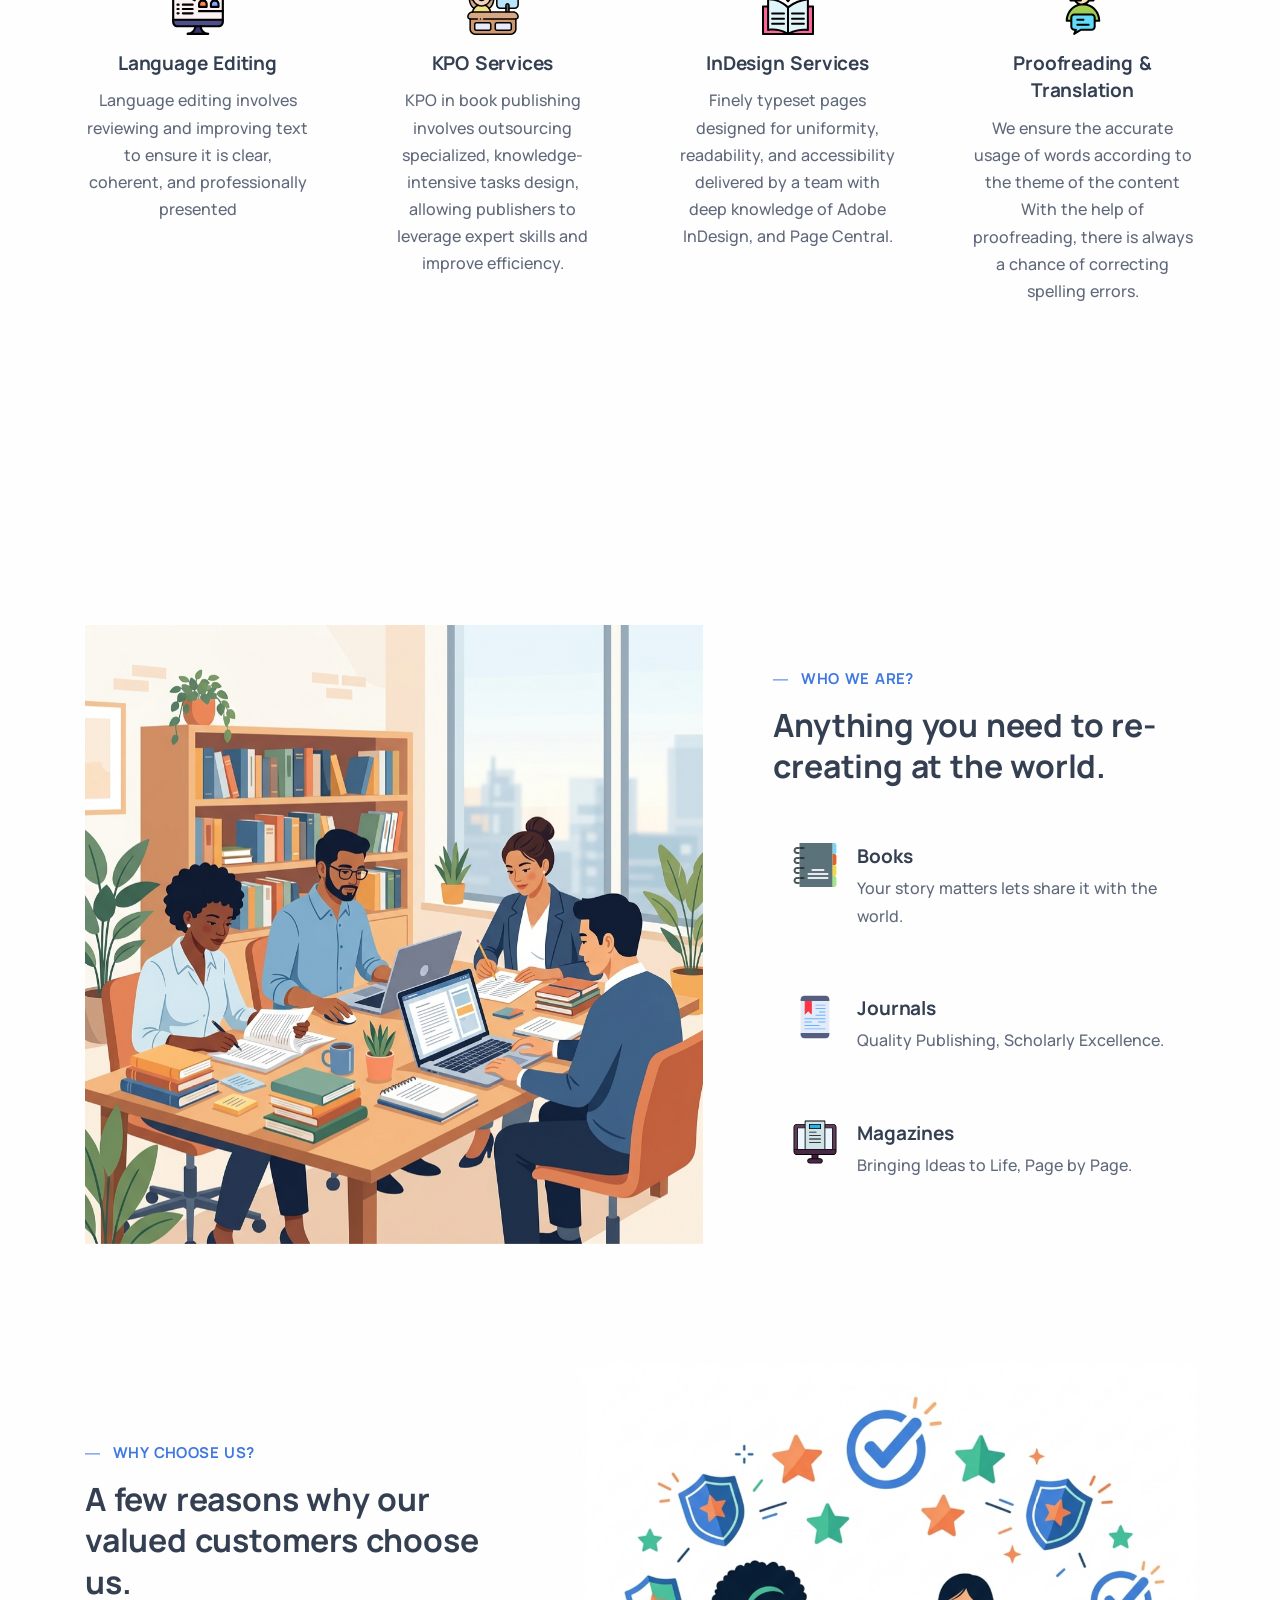
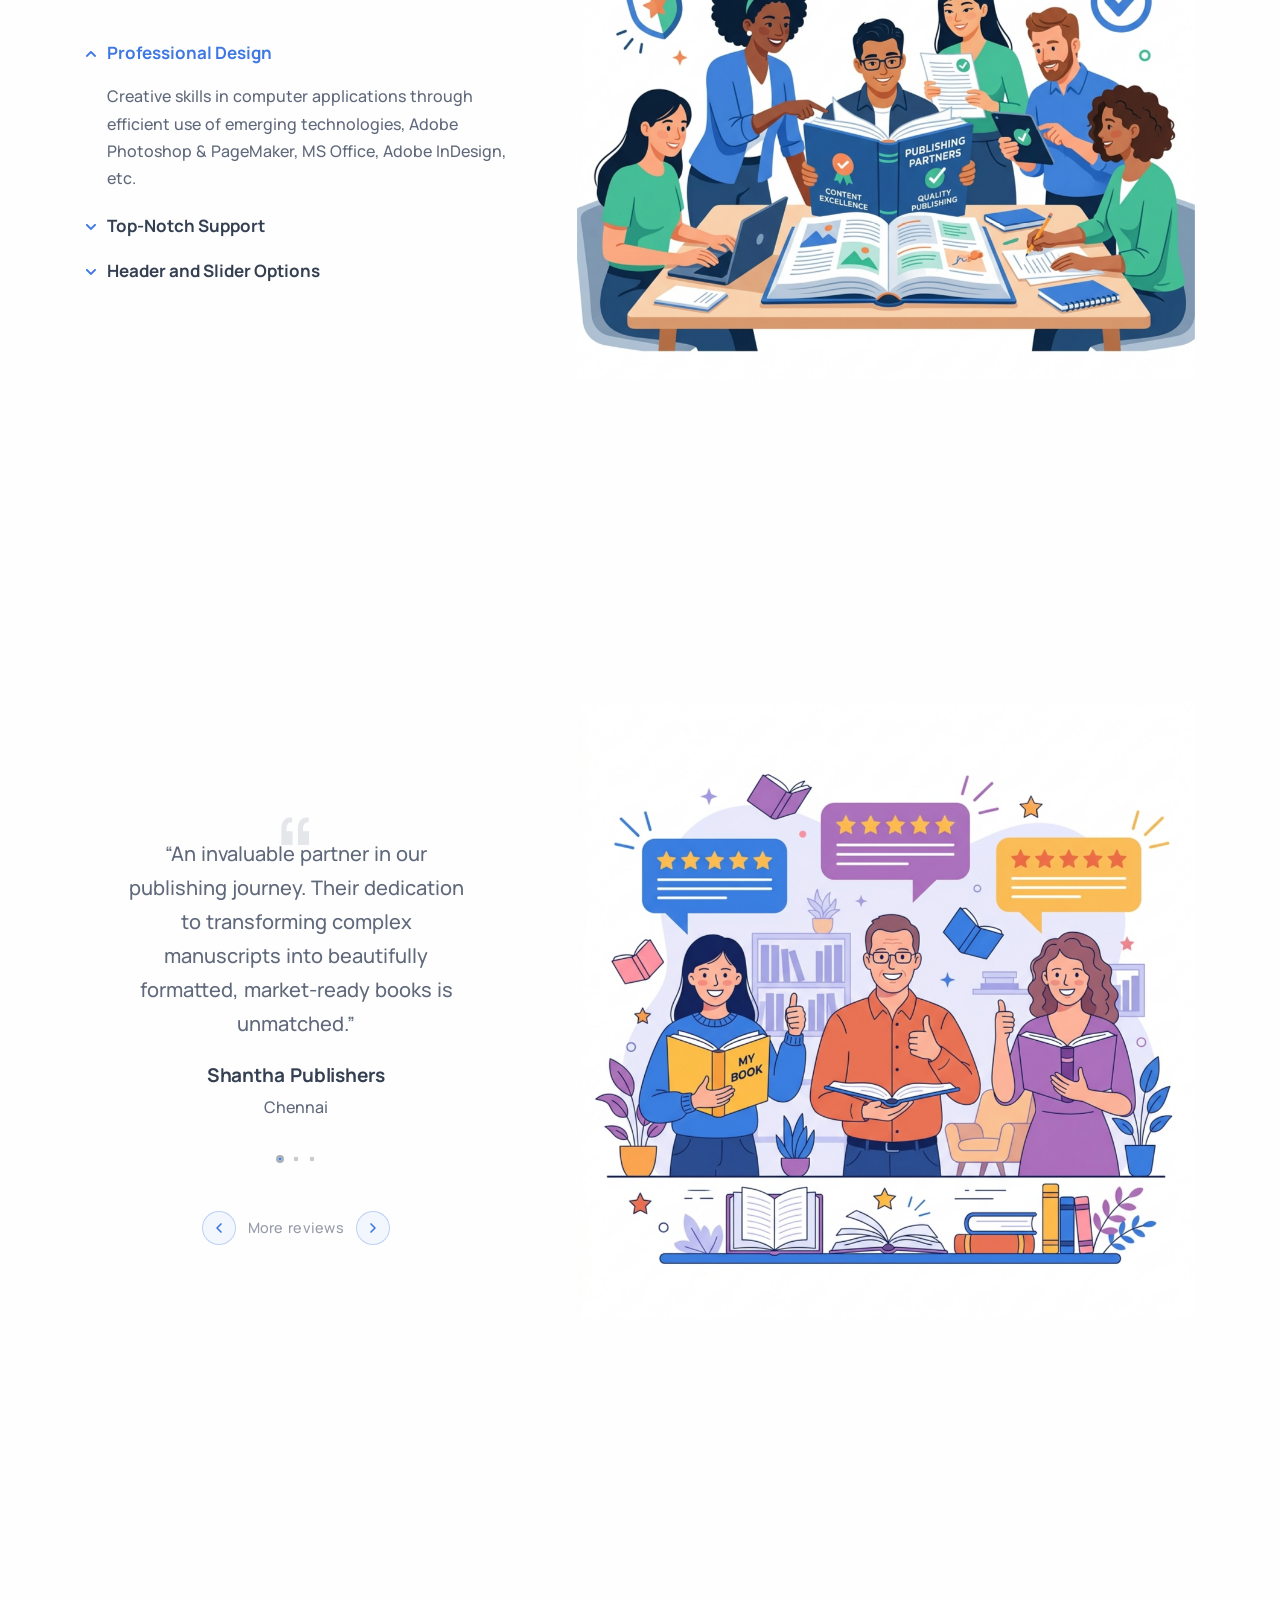
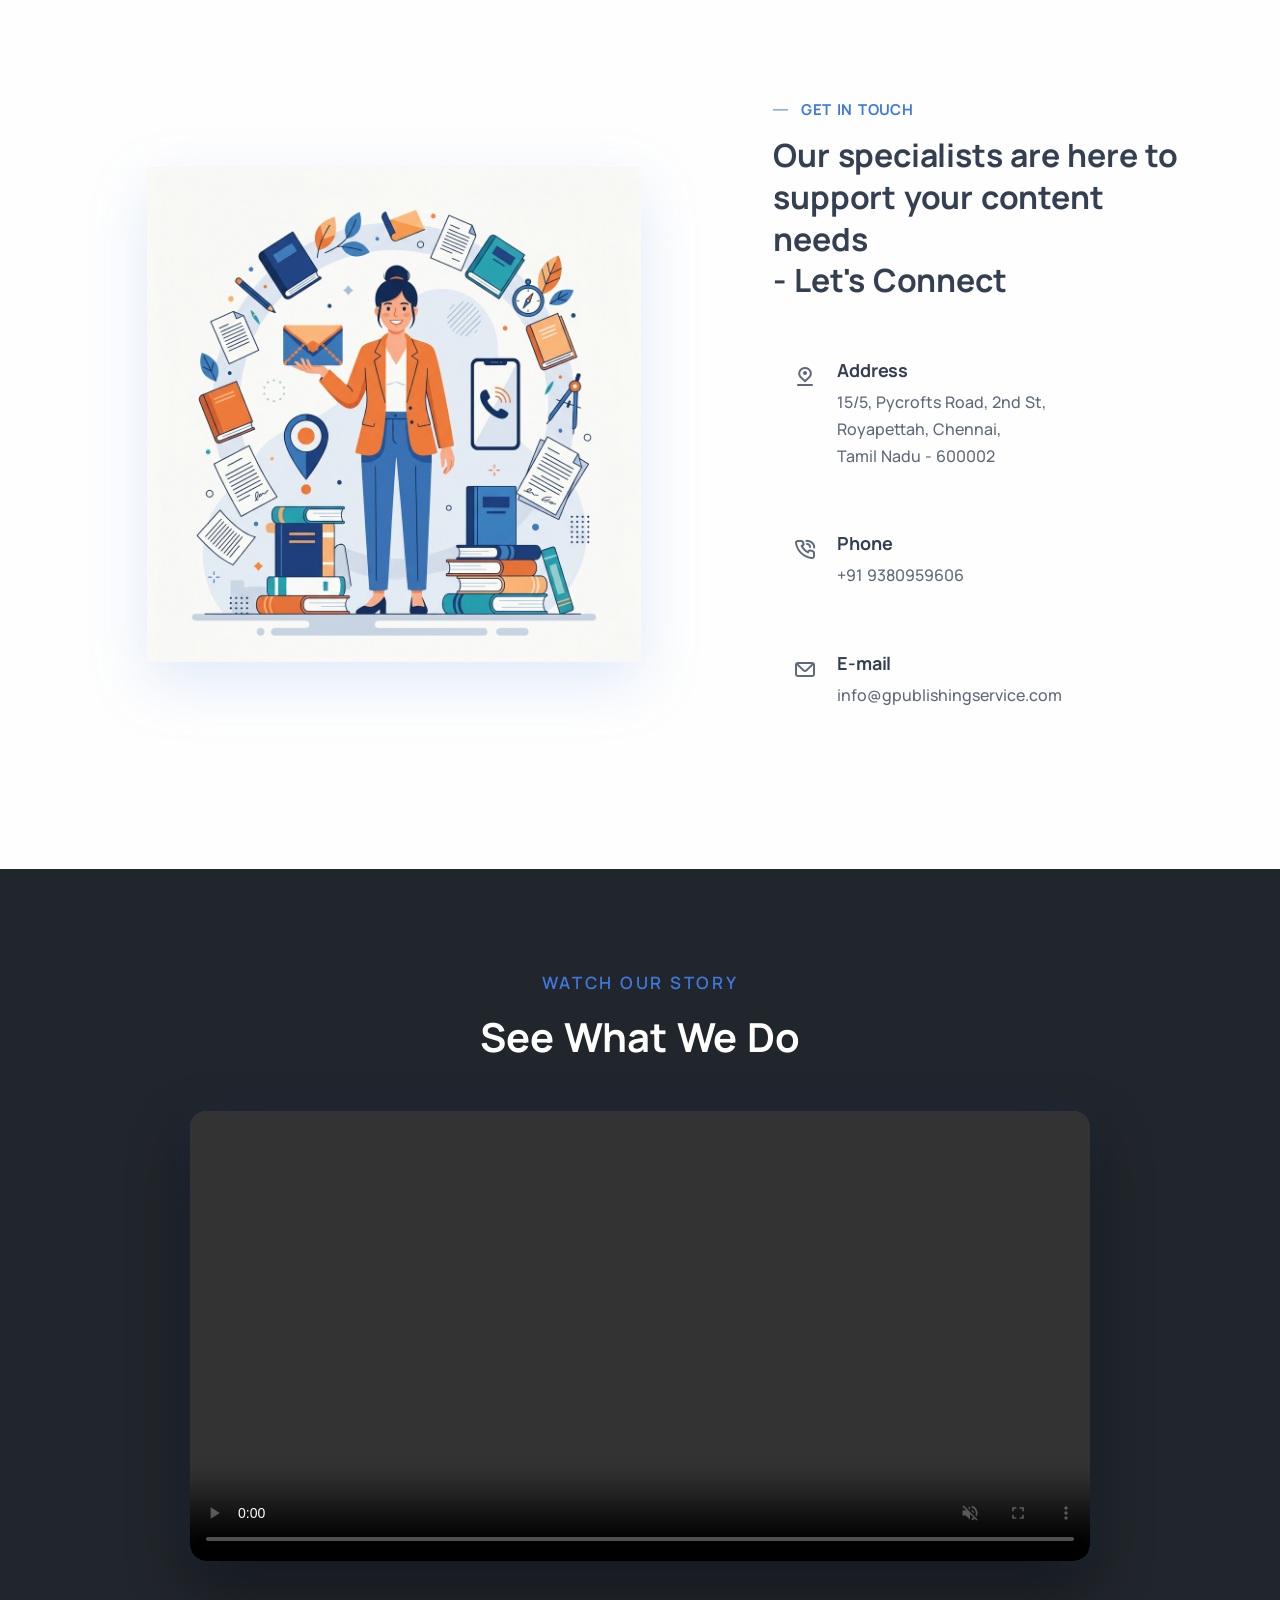
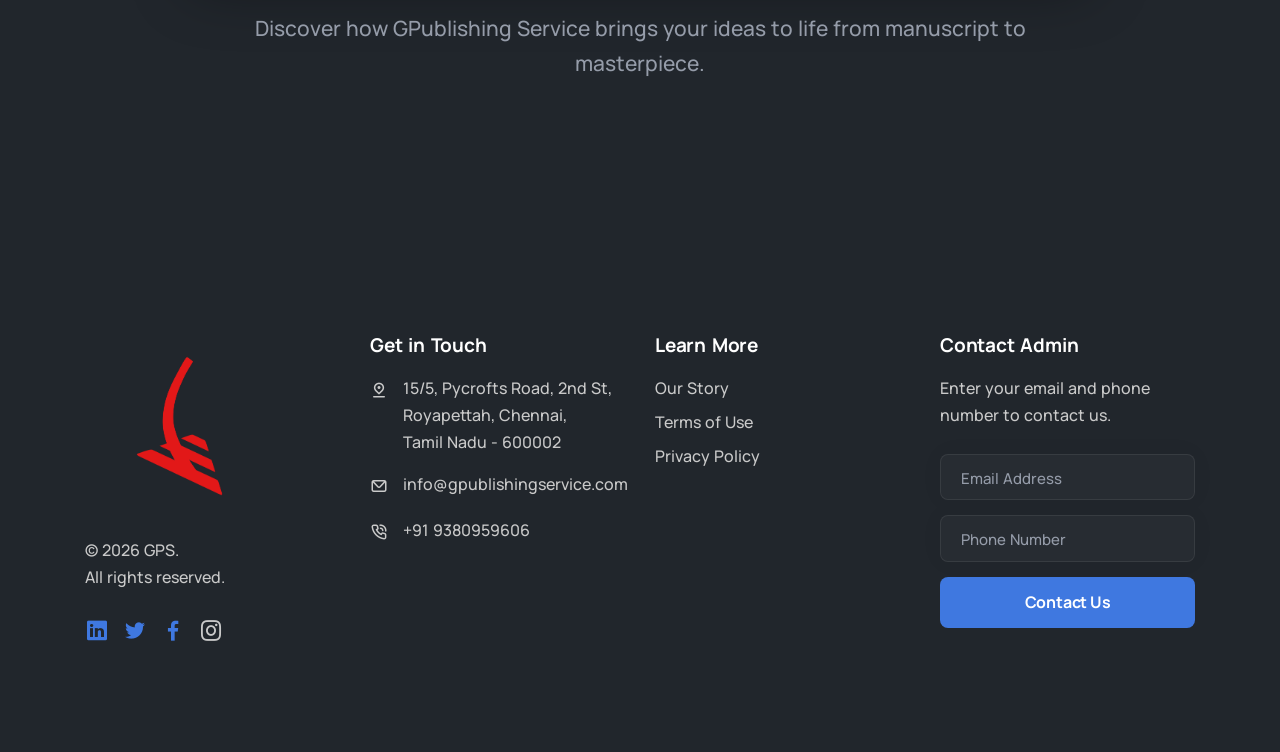
==== commit 034809fb: "Resolve merge conflict" ====
--- a/index.html
+++ b/index.html
@@ -36,7 +36,7 @@
                 <li class="nav-item"><a class="nav-link scroll active" href="#home">Home</a></li>
                 <li class="nav-item"><a class="nav-link scroll" href="#services">Services</a></li>
                 <li class="nav-item"><a class="nav-link scroll" href="#process">About</a></li>
-
+                <!-- <li class="nav-item"><a class="nav-link scroll" href="#about">Team</a></li>-->
                 <li class="nav-item"><a class="nav-link scroll" href="#testimonials">Projects</a></li>
                 <li class="nav-item"><a class="nav-link scroll" href="#contact">Contact</a></li>
               </ul>
@@ -737,4 +737,4 @@
   <script src="assets/js/theme.js?v=2.0"></script>
 </body>
 
-</html>+</html>
